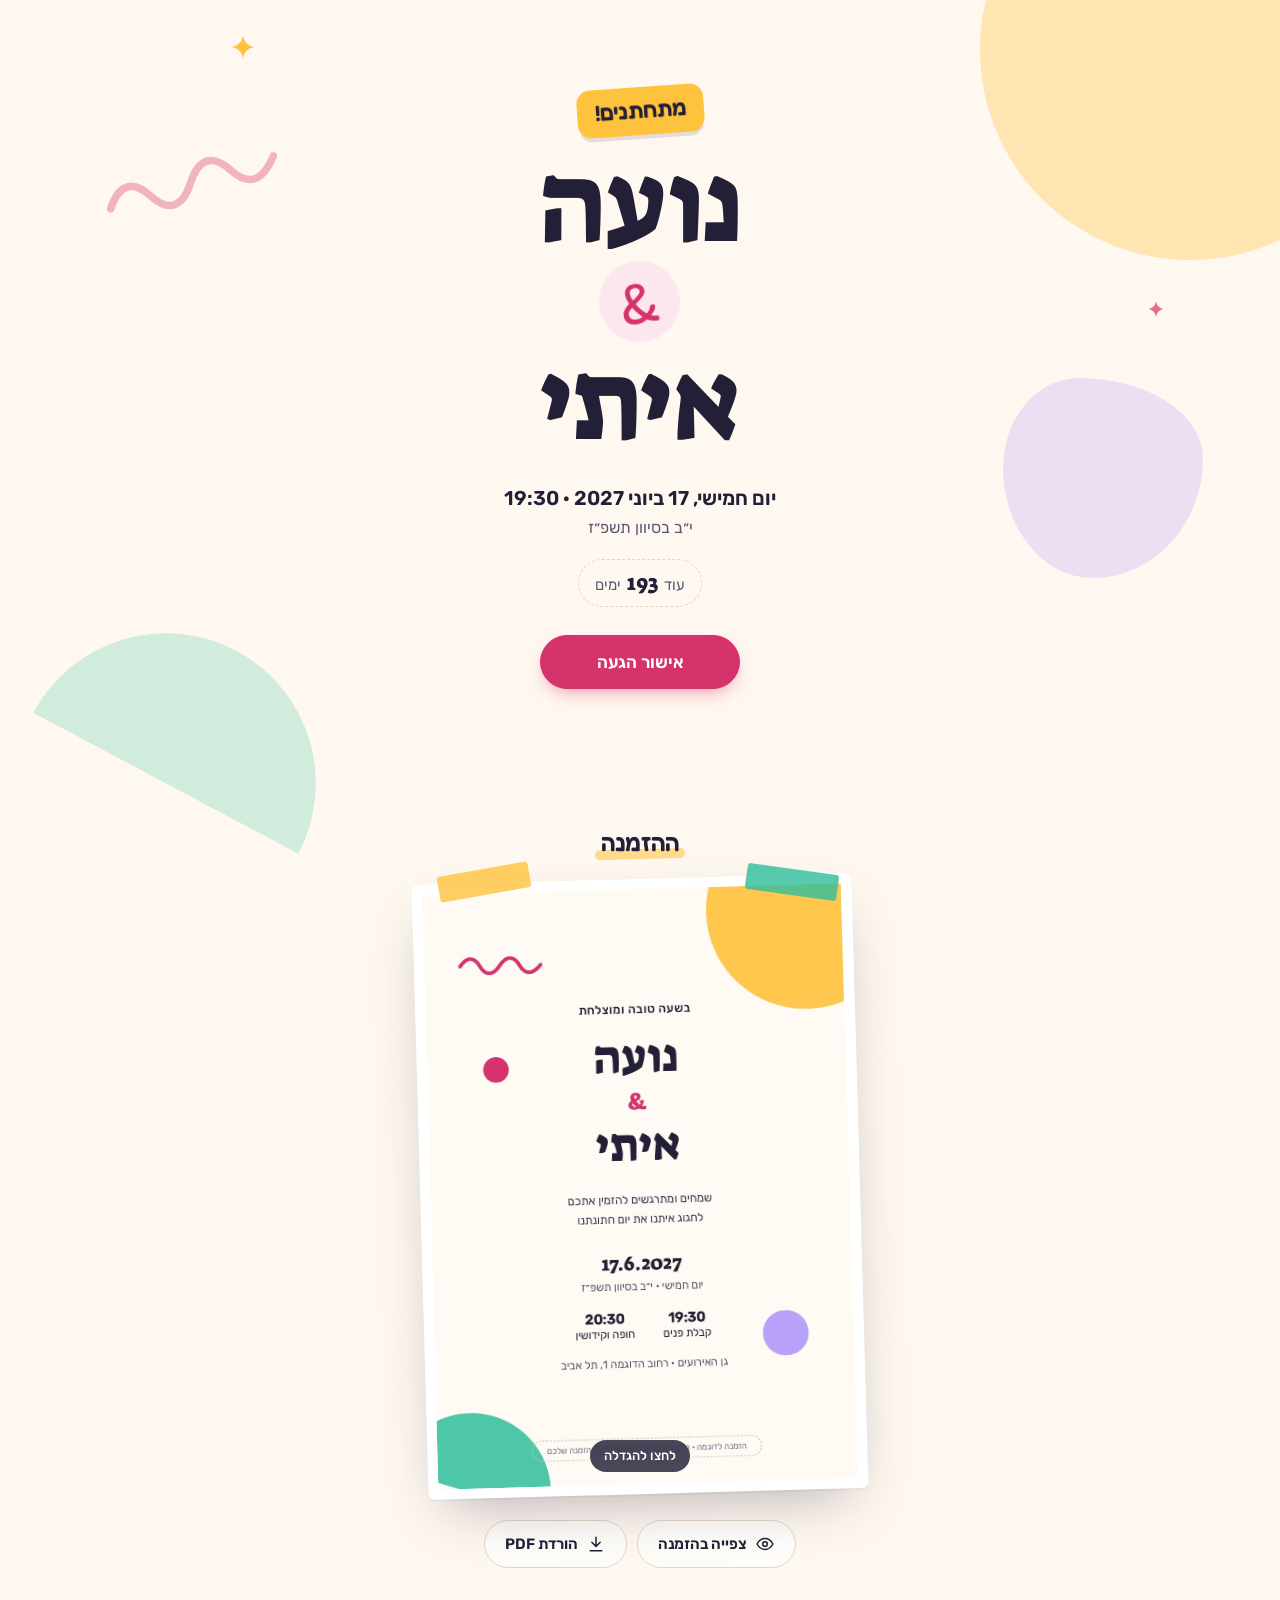
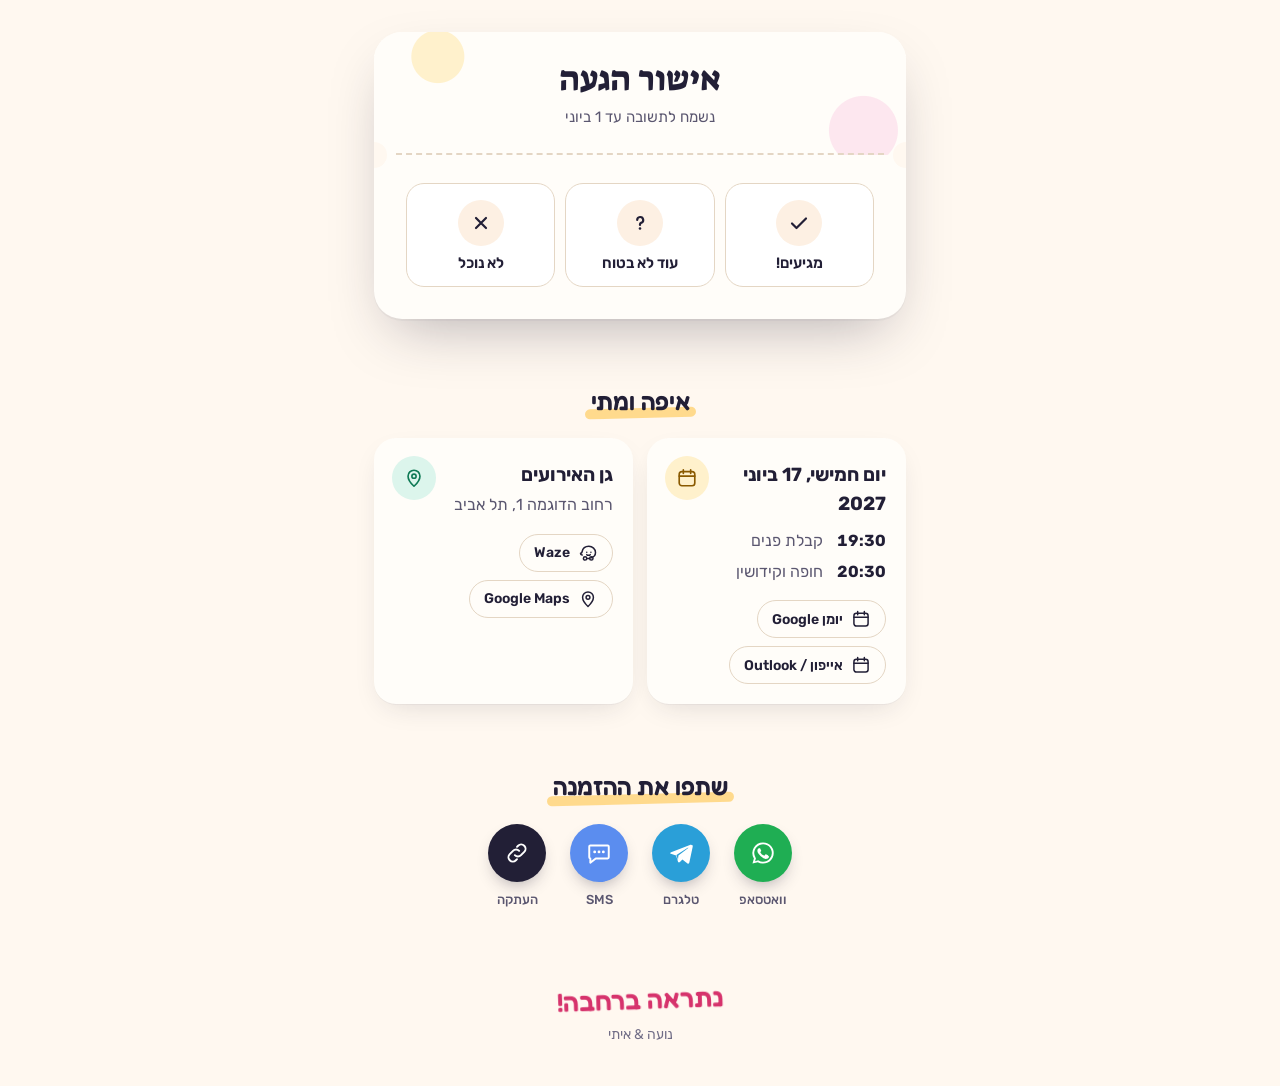
==== wedding/index.html @ afae7425 "Add wedding invitation site with RSVP and admin dashboard A static site in wedding/ that guests open" ====
<!doctype html>
<html lang="he" dir="rtl">
<head>
<meta charset="utf-8">
<meta name="viewport" content="width=device-width, initial-scale=1, viewport-fit=cover">
<!-- meta:start (generated by tools/build.mjs from config.js) -->
<title>נועה &amp; איתי מתחתנים!</title>
<meta name="description" content="יום חמישי, 17 ביוני 2027 · גן האירועים. לחצו לצפייה בהזמנה ולאישור הגעה">
<meta property="og:type" content="website">
<meta property="og:locale" content="he_IL">
<meta property="og:title" content="נועה &amp; איתי מתחתנים!">
<meta property="og:description" content="יום חמישי, 17 ביוני 2027 · גן האירועים. לחצו לצפייה בהזמנה ולאישור הגעה">
<meta property="og:url" content="https://tuvyanoam-code.github.io/---/">
<meta property="og:image" content="https://tuvyanoam-code.github.io/---/invitation/og.jpg?v=2db2b35276">
<meta property="og:image:width" content="1200">
<meta property="og:image:height" content="630">
<meta name="twitter:card" content="summary_large_image">
<!-- meta:end -->
<meta name="robots" content="noindex, nofollow">
<meta name="theme-color" content="#fff8f0">
<link rel="icon" href="favicon.svg" type="image/svg+xml">
<link rel="preconnect" href="https://fonts.googleapis.com">
<link rel="preconnect" href="https://fonts.gstatic.com" crossorigin>
<link rel="stylesheet" href="https://fonts.googleapis.com/css2?family=Fredoka:wght@500;600&family=Rubik:wght@400;500;600;700&family=Suez+One&display=swap">
<link rel="stylesheet" href="css/base.css">
<link rel="stylesheet" href="css/guest.css">
<script src="config.js"></script>
<script src="invitation/pages.js" onerror="window.INVITATION_PAGES=null"></script>
<script src="js/util.js" defer></script>
<script src="js/api.js" defer></script>
<script src="js/guest.js" defer></script>
</head>
<body>

<div class="bg-shapes" aria-hidden="true">
  <span class="shape s-sun"></span>
  <span class="shape s-mint"></span>
  <span class="shape s-lilac"></span>
  <svg class="shape s-squiggle" viewBox="0 0 120 30"><path d="M3 15c10-14 20-14 28 0s18 14 28 0 20-14 28 0 18 14 30 0" fill="none" stroke="currentColor" stroke-width="5" stroke-linecap="round"/></svg>
  <svg class="shape s-star" viewBox="0 0 40 40"><path d="M20 2c1.6 10.4 7.6 16.4 18 18-10.4 1.6-16.4 7.6-18 18-1.6-10.4-7.6-16.4-18-18C12.4 18.4 18.4 12.4 20 2Z" fill="currentColor"/></svg>
  <svg class="shape s-star2" viewBox="0 0 40 40"><path d="M20 2c1.6 10.4 7.6 16.4 18 18-10.4 1.6-16.4 7.6-18 18-1.6-10.4-7.6-16.4-18-18C12.4 18.4 18.4 12.4 20 2Z" fill="currentColor"/></svg>
</div>

<main class="page">

  <header class="hero">
    <p class="greeting" id="greeting" hidden></p>
    <p class="sticker">מתחתנים!</p>
    <h1 class="names" id="names">
      <span class="name" data-i="0"></span>
      <span class="amp" aria-label="ו">&amp;</span>
      <span class="name" data-i="1"></span>
    </h1>
    <div class="when">
      <p class="date" id="date"></p>
      <p class="hdate" id="hdate"></p>
    </div>
    <p class="countdown" id="countdown" hidden></p>
    <a class="hero-cta btn btn-primary" href="#rsvp" id="heroCta">אישור הגעה</a>
  </header>

  <section class="invite" aria-labelledby="inviteTitle">
    <h2 class="section-title" id="inviteTitle"><span>ההזמנה</span></h2>
    <button class="invite-card" id="inviteCard" type="button" aria-label="פתיחת ההזמנה במסך מלא">
      <span class="tape tape-a" aria-hidden="true"></span>
      <span class="tape tape-b" aria-hidden="true"></span>
      <span class="invite-frame">
        <img id="invitePreview" alt="ההזמנה לחתונה" decoding="async">
        <span class="invite-placeholder" id="invitePlaceholder">
          <span class="ph-mark"></span>
          <span>ההזמנה נטענת…</span>
        </span>
      </span>
      <span class="invite-hint" aria-hidden="true">לחצו להגדלה</span>
    </button>
    <div class="invite-actions">
      <button class="btn" type="button" id="openViewer"></button>
      <a class="btn" id="downloadPdf" download></a>
    </div>
  </section>

  <section class="rsvp" id="rsvp" aria-labelledby="rsvpTitle">
    <div class="rsvp-card">
      <div class="rsvp-head">
        <h2 id="rsvpTitle">אישור הגעה</h2>
        <p class="rsvp-sub" id="rsvpSub"></p>
      </div>

      <form id="rsvpForm" novalidate>
        <fieldset class="choices">
          <legend class="sr-only">האם תגיעו?</legend>
          <label class="choice c-yes">
            <input type="radio" name="status" value="yes">
            <span class="choice-ico"></span>
            <span class="choice-label">מגיעים!</span>
          </label>
          <label class="choice c-maybe">
            <input type="radio" name="status" value="maybe">
            <span class="choice-ico"></span>
            <span class="choice-label">עוד לא בטוח</span>
          </label>
          <label class="choice c-no">
            <input type="radio" name="status" value="no">
            <span class="choice-ico"></span>
            <span class="choice-label">לא נוכל</span>
          </label>
        </fieldset>

        <div class="rsvp-fields" id="rsvpFields">
          <label class="field">
            <span>שם מלא</span>
            <input class="input" name="name" id="name" autocomplete="name" placeholder="איך לרשום אתכם?" maxlength="80" required>
          </label>

          <div class="field" id="countField">
            <span id="countLabel">כמה תגיעו?</span>
            <div class="stepper" role="group" aria-labelledby="countLabel">
              <button type="button" class="step" data-step="1" aria-label="להוסיף אורח"></button>
              <output class="count" id="count" aria-live="polite">2</output>
              <button type="button" class="step" data-step="-1" aria-label="להוריד אורח"></button>
            </div>
            <p class="count-words" id="countWords"></p>
          </div>

          <label class="field" id="phoneField">
            <span>טלפון <em class="opt">(לא חובה)</em></span>
            <input class="input" name="phone" id="phone" type="tel" inputmode="tel" autocomplete="tel" placeholder="050-0000000" maxlength="30" dir="ltr">
          </label>

          <label class="field" id="noteField">
            <span>ברכה לזוג או הערה <em class="opt">(לא חובה)</em></span>
            <textarea class="input" name="note" id="note" maxlength="600" placeholder="מזל טוב! / טבעוני / מגיעים עם תינוק…"></textarea>
          </label>

          <button class="btn btn-primary btn-block submit" type="submit" id="submitBtn">שליחה</button>
          <p class="form-error" id="formError" role="alert" hidden></p>
        </div>
      </form>

      <div class="thanks" id="thanks" hidden tabindex="-1">
        <div class="thanks-badge" id="thanksBadge"></div>
        <h3 id="thanksTitle"></h3>
        <p id="thanksText"></p>
        <div class="thanks-actions">
          <button class="btn btn-sm" type="button" id="editRsvp"></button>
          <a class="btn btn-sm" id="thanksCalendar" target="_blank" rel="noopener"></a>
        </div>
      </div>
    </div>
  </section>

  <section class="details" aria-labelledby="detailsTitle">
    <h2 class="section-title" id="detailsTitle"><span>איפה ומתי</span></h2>
    <div class="detail-grid">
      <div class="detail-card">
        <div class="detail-ico ico-sun" aria-hidden="true"></div>
        <h3 id="dDate"></h3>
        <ul class="schedule" id="schedule"></ul>
        <div class="row-actions" id="calActions"></div>
      </div>
      <div class="detail-card">
        <div class="detail-ico ico-mint" aria-hidden="true"></div>
        <h3 id="dVenue"></h3>
        <p class="address" id="dAddress"></p>
        <div class="row-actions">
          <a class="btn btn-sm" id="waze" target="_blank" rel="noopener"></a>
          <a class="btn btn-sm" id="maps" target="_blank" rel="noopener"></a>
        </div>
      </div>
    </div>
  </section>

  <section class="share" aria-labelledby="shareTitle">
    <h2 class="section-title" id="shareTitle"><span>שתפו את ההזמנה</span></h2>
    <div class="share-row" id="shareRow"></div>
  </section>

  <footer class="footer">
    <p class="hand">נתראה ברחבה!</p>
    <p class="sign" id="sign"></p>
  </footer>
</main>

<a class="float-cta" id="floatCta" href="#rsvp" hidden>אישור הגעה</a>

<div class="viewer" id="viewer" role="dialog" aria-modal="true" aria-label="ההזמנה" hidden>
  <div class="viewer-bar">
    <button class="vbtn" type="button" id="vClose" aria-label="סגירה"></button>
    <span class="viewer-pages" id="vPages"></span>
    <div class="viewer-tools">
      <button class="vbtn" type="button" id="vZoomOut" aria-label="הקטנה"></button>
      <button class="vbtn" type="button" id="vZoomIn" aria-label="הגדלה"></button>
      <a class="vbtn" id="vDownload" aria-label="הורדת PDF" download></a>
      <button class="vbtn" type="button" id="vShare" aria-label="שיתוף"></button>
    </div>
  </div>
  <div class="viewer-scroll" id="vScroll">
    <div class="viewer-pages-wrap" id="vWrap"></div>
  </div>
</div>

<canvas class="confetti" id="confetti" aria-hidden="true"></canvas>
</body>
</html>
---- wedding/css/base.css ----
/* Tokens, reset and shared components for both pages. */
:root {
  color-scheme: light;
  --paper: #fff8f0;
  --paper-2: #fdf0e3;
  --card: #fffdf9;
  --ink: #221f36;
  --ink-2: #5b5770;
  --muted: #716d86;
  --line: #efe4d6;
  --line-2: #e4d6c4;

  --berry: #d6336c;        /* primary action, text-safe on white (4.6:1) */
  --berry-ink: #b0244f;
  --berry-soft: #fde7ef;
  --sun: #ffc23d;
  --sun-soft: #fff1cc;
  --mint: #2fbf9b;
  --mint-soft: #dcf5ec;
  --sky: #5b8def;
  --sky-soft: #e3ecfd;
  --lilac: #a78bfa;
  --lilac-soft: #efe9fe;

  --ok-ink: #0f7a55;
  --no-ink: #a3305d;
  --maybe-ink: #8a5a00;

  --radius: 22px;
  --radius-sm: 14px;
  --shadow: 0 1px 0 rgba(34, 31, 54, 0.04), 0 10px 30px -12px rgba(34, 31, 54, 0.18);
  --shadow-lg: 0 2px 0 rgba(34, 31, 54, 0.04), 0 24px 60px -20px rgba(34, 31, 54, 0.35);
  --focus: 0 0 0 3px #fff, 0 0 0 5px var(--berry);

  --font: 'Rubik', system-ui, -apple-system, 'Segoe UI', Arial, sans-serif;
  --font-display: 'Suez One', 'Rubik', serif;
  --font-hand: 'Fredoka', 'Rubik', sans-serif;
  --safe-b: env(safe-area-inset-bottom, 0px);
}

*,
*::before,
*::after {
  box-sizing: border-box;
}
html {
  -webkit-text-size-adjust: 100%;
  text-size-adjust: 100%;
}
body {
  margin: 0;
  background: var(--paper);
  color: var(--ink);
  font-family: var(--font);
  font-size: 16px;
  line-height: 1.55;
  -webkit-font-smoothing: antialiased;
  -webkit-tap-highlight-color: transparent;
}
img,
svg {
  display: block;
  max-width: 100%;
}
button,
input,
select,
textarea {
  font: inherit;
  color: inherit;
}
button {
  cursor: pointer;
}
a {
  color: inherit;
}
[hidden] {
  display: none !important;
}
:focus-visible {
  outline: none;
  box-shadow: var(--focus);
}
.sr-only {
  position: absolute;
  width: 1px;
  height: 1px;
  padding: 0;
  margin: -1px;
  overflow: hidden;
  clip: rect(0, 0, 0, 0);
  white-space: nowrap;
  border: 0;
}

/* ---------- buttons ---------- */
.btn {
  --bg: var(--card);
  --fg: var(--ink);
  --bd: var(--line-2);
  display: inline-flex;
  align-items: center;
  justify-content: center;
  gap: 8px;
  min-height: 48px;
  padding: 0 20px;
  border-radius: 999px;
  border: 1.5px solid var(--bd);
  background: var(--bg);
  color: var(--fg);
  font-weight: 600;
  font-size: 15px;
  text-decoration: none;
  white-space: nowrap;
  transition: transform 0.15s ease, background-color 0.2s ease, box-shadow 0.2s ease, border-color 0.2s ease;
  user-select: none;
}
.btn svg {
  width: 20px;
  height: 20px;
  flex: none;
}
.btn:hover {
  border-color: var(--ink-2);
}
.btn:active {
  transform: scale(0.97);
}
.btn[disabled] {
  opacity: 0.5;
  pointer-events: none;
}
.btn-primary {
  --bg: var(--berry);
  --fg: #fff;
  --bd: var(--berry);
  box-shadow: 0 8px 20px -8px rgba(214, 51, 108, 0.6);
}
.btn-primary:hover {
  --bg: var(--berry-ink);
  border-color: var(--berry-ink);
}
.btn-ink {
  --bg: var(--ink);
  --fg: #fff;
  --bd: var(--ink);
}
.btn-ghost {
  --bg: transparent;
  --bd: transparent;
}
.btn-ghost:hover {
  --bg: rgba(34, 31, 54, 0.06);
  border-color: transparent;
}
.btn-sm {
  min-height: 38px;
  padding: 0 14px;
  font-size: 14px;
}
.btn-icon {
  width: 44px;
  min-height: 44px;
  padding: 0;
}
.btn-icon.btn-sm {
  width: 38px;
}
.btn-block {
  width: 100%;
}

/* ---------- forms ---------- */
.field {
  display: grid;
  gap: 6px;
}
.field > span {
  font-size: 14px;
  font-weight: 500;
  color: var(--ink-2);
}
.field .opt {
  font-weight: 400;
  color: var(--muted);
}
.input {
  width: 100%;
  min-height: 50px;
  padding: 12px 16px;
  border-radius: var(--radius-sm);
  border: 1.5px solid var(--line-2);
  background: #fff;
  font-size: 16px; /* 16px keeps iOS from zooming on focus */
  transition: border-color 0.2s ease, box-shadow 0.2s ease;
}
.input::placeholder {
  color: #a8a3b6;
}
.input:focus {
  outline: none;
  border-color: var(--berry);
  box-shadow: 0 0 0 4px var(--berry-soft);
}
textarea.input {
  min-height: 92px;
  resize: vertical;
  line-height: 1.5;
}
.input.invalid {
  border-color: var(--berry);
  animation: shake 0.35s ease;
}
@keyframes shake {
  25% { transform: translateX(5px); }
  50% { transform: translateX(-5px); }
  75% { transform: translateX(3px); }
}

/* ---------- toast ---------- */
.toast {
  position: fixed;
  left: 50%;
  bottom: calc(24px + var(--safe-b));
  transform: translate(-50%, 20px);
  background: var(--ink);
  color: var(--paper);
  padding: 12px 20px;
  border-radius: 999px;
  font-size: 15px;
  font-weight: 500;
  box-shadow: var(--shadow-lg);
  opacity: 0;
  pointer-events: none;
  transition: opacity 0.25s ease, transform 0.25s ease;
  z-index: 100;
  max-width: calc(100vw - 32px);
  text-align: center;
}
.toast.show {
  opacity: 1;
  transform: translate(-50%, 0);
}

@media (prefers-reduced-motion: reduce) {
  *,
  *::before,
  *::after {
    animation-duration: 0.01ms !important;
    animation-iteration-count: 1 !important;
    transition-duration: 0.01ms !important;
    scroll-behavior: auto !important;
  }
}
---- wedding/css/guest.css ----
/* Guest invitation page */
html {
  scroll-behavior: smooth;
}
body {
  overflow-x: hidden;
}

/* ---------- floating background shapes ---------- */
.bg-shapes {
  position: fixed;
  inset: 0;
  overflow: hidden;
  pointer-events: none;
  z-index: 0;
}
.shape {
  position: absolute;
  animation: float 14s ease-in-out infinite;
}
.s-sun {
  width: 240px;
  height: 240px;
  border-radius: 50%;
  background: var(--sun);
  opacity: 0.35;
  top: -90px;
  right: -80px;
}
.s-mint {
  width: 180px;
  height: 90px;
  border-radius: 180px 180px 0 0;
  background: var(--mint);
  opacity: 0.22;
  bottom: 12%;
  left: -50px;
  transform: rotate(28deg);
  animation-delay: -4s;
}
.s-lilac {
  width: 120px;
  height: 120px;
  border-radius: 38% 62% 55% 45% / 45% 40% 60% 55%;
  background: var(--lilac);
  opacity: 0.22;
  top: 42%;
  right: -46px;
  animation-delay: -8s;
}
.s-squiggle {
  width: 110px;
  color: var(--berry);
  opacity: 0.35;
  top: 120px;
  left: -14px;
  transform: rotate(-18deg);
  animation-delay: -2s;
}
.s-star {
  width: 26px;
  color: var(--sun);
  top: 34px;
  left: 18%;
  animation: twinkle 3.2s ease-in-out infinite;
}
.s-star2 {
  width: 18px;
  color: var(--berry);
  opacity: 0.7;
  top: 300px;
  right: 9%;
  animation: twinkle 4s ease-in-out infinite -1.2s;
}
@keyframes float {
  0%, 100% { translate: 0 0; }
  50% { translate: 0 -14px; }
}
@keyframes twinkle {
  0%, 100% { transform: scale(1) rotate(0); opacity: 0.9; }
  50% { transform: scale(0.6) rotate(45deg); opacity: 0.5; }
}

.page {
  position: relative;
  z-index: 1;
  max-width: 580px;
  margin: 0 auto;
  padding: 0 16px calc(40px + var(--safe-b));
}

/* ---------- hero ---------- */
.hero {
  min-height: min(100svh, 760px);
  display: flex;
  flex-direction: column;
  align-items: center;
  justify-content: center;
  text-align: center;
  padding: 56px 0 40px;
}
.greeting {
  margin: 0 0 22px;
  padding: 8px 16px 8px 18px;
  background: var(--card);
  border-radius: 999px;
  box-shadow: var(--shadow);
  font-weight: 500;
  font-size: 15px;
  display: inline-flex;
  align-items: center;
  gap: 8px;
  animation: rise 0.7s ease both;
}
.greeting::before {
  content: '';
  width: 8px;
  height: 8px;
  border-radius: 50%;
  background: var(--berry);
  box-shadow: 0 0 0 4px var(--berry-soft);
}
.sticker {
  margin: 0 0 14px;
  font-family: var(--font-hand);
  font-weight: 600;
  font-size: 22px;
  padding: 6px 18px 8px;
  background: var(--sun);
  border-radius: 14px;
  transform: rotate(-4deg);
  box-shadow: 0 6px 0 -2px rgba(34, 31, 54, 0.12);
  animation: pop 0.8s cubic-bezier(0.2, 1.6, 0.4, 1) 0.15s both;
}
.names {
  margin: 0;
  font-family: var(--font-display);
  font-weight: 400;
  font-size: clamp(58px, 19vw, 112px);
  line-height: 0.98;
  letter-spacing: -0.01em;
  display: flex;
  flex-direction: column;
  align-items: center;
}
.names .name {
  display: block;
  animation: rise 0.8s cubic-bezier(0.2, 0.8, 0.2, 1) both;
}
.names .name[data-i='1'] {
  animation-delay: 0.25s;
}
.names .amp {
  font-family: var(--font-hand);
  font-size: 0.5em;
  line-height: 1;
  color: var(--berry);
  margin: 0.04em 0 0.08em;
  display: inline-grid;
  place-items: center;
  width: 1.45em;
  height: 1.45em;
  border-radius: 50%;
  background: var(--berry-soft);
  transform: rotate(-8deg);
  animation: pop 0.8s cubic-bezier(0.2, 1.6, 0.4, 1) 0.45s both;
}
.when {
  margin-top: 26px;
  animation: rise 0.8s ease 0.5s both;
}
.date {
  margin: 0;
  font-size: 20px;
  font-weight: 600;
}
.hdate {
  margin: 2px 0 0;
  color: var(--ink-2);
  font-size: 16px;
}
.countdown {
  margin: 18px 0 0;
  display: inline-flex;
  align-items: baseline;
  gap: 6px;
  padding: 6px 16px;
  border-radius: 999px;
  border: 1.5px dashed var(--line-2);
  color: var(--ink-2);
  font-size: 15px;
  animation: rise 0.8s ease 0.6s both;
}
.countdown b {
  font-family: var(--font-display);
  font-weight: 400;
  font-size: 22px;
  color: var(--ink);
}
.hero-cta {
  margin-top: 28px;
  min-width: 200px;
  min-height: 54px;
  font-size: 17px;
  animation: rise 0.8s ease 0.7s both;
}

@keyframes rise {
  from { opacity: 0; transform: translateY(18px); }
  to { opacity: 1; transform: none; }
}
@keyframes pop {
  from { opacity: 0; transform: scale(0.4) rotate(-20deg); }
}

/* ---------- section titles ---------- */
.section-title {
  margin: 0 0 18px;
  text-align: center;
  font-family: var(--font-hand);
  font-weight: 600;
  font-size: 24px;
}
.section-title span {
  position: relative;
  display: inline-block;
}
.section-title span::after {
  content: '';
  position: absolute;
  inset-inline: -6px;
  bottom: 2px;
  height: 10px;
  background: var(--sun);
  opacity: 0.55;
  border-radius: 6px;
  z-index: -1;
  transform: rotate(-1.5deg);
}

section {
  margin-top: 64px;
}

/* ---------- invitation preview ---------- */
.invite-card {
  position: relative;
  display: block;
  margin: 0 auto;
  padding: 0;
  border: 0;
  background: none;
  width: min(100%, 440px);
  border-radius: 6px;
}
.invite-frame {
  display: block;
  position: relative;
  padding: 10px;
  background: #fff;
  border-radius: 6px;
  box-shadow: var(--shadow-lg);
  transform: rotate(-1.6deg);
  transition: transform 0.35s cubic-bezier(0.2, 0.8, 0.2, 1);
}
.invite-card:hover .invite-frame,
.invite-card:focus-visible .invite-frame {
  transform: rotate(0) scale(1.015);
}
.invite-card:focus-visible {
  box-shadow: none;
}
.invite-card:focus-visible .invite-frame {
  box-shadow: var(--focus), var(--shadow-lg);
}
.invite-frame img {
  width: 100%;
  height: auto;
  border-radius: 2px;
  background: var(--paper-2);
}
.invite-placeholder {
  display: grid;
  place-items: center;
  gap: 10px;
  align-content: center;
  aspect-ratio: 1 / 1.414;
  background: var(--paper-2);
  color: var(--ink-2);
  font-size: 15px;
  border-radius: 2px;
}
.ph-mark {
  width: 46px;
  height: 46px;
  border-radius: 50%;
  border: 4px solid var(--line-2);
  border-top-color: var(--berry);
  animation: spin 0.9s linear infinite;
}
.invite-placeholder.failed .ph-mark {
  animation: none;
  border-color: var(--line-2);
}
@keyframes spin {
  to { transform: rotate(360deg); }
}
.tape {
  position: absolute;
  z-index: 2;
  width: 92px;
  height: 26px;
  top: -10px;
  opacity: 0.8;
  border-radius: 3px;
}
.tape-a {
  right: 22px;
  background: var(--mint);
  transform: rotate(8deg);
}
.tape-b {
  left: 18px;
  background: var(--sun);
  transform: rotate(-10deg);
}
.invite-hint {
  position: absolute;
  bottom: 22px;
  left: 50%;
  transform: translateX(-50%);
  z-index: 2;
  background: rgba(34, 31, 54, 0.82);
  color: #fff;
  font-size: 13px;
  font-weight: 500;
  padding: 6px 14px;
  border-radius: 999px;
  pointer-events: none;
  backdrop-filter: blur(4px);
}
.invite-actions {
  display: flex;
  justify-content: center;
  gap: 10px;
  margin-top: 26px;
  flex-wrap: wrap;
}

/* ---------- RSVP ---------- */
.rsvp {
  scroll-margin-top: 16px;
}
.rsvp-card {
  position: relative;
  background: var(--card);
  border-radius: 28px;
  box-shadow: var(--shadow-lg);
  overflow: hidden;
}
.rsvp-head {
  position: relative;
  padding: 28px 24px 26px;
  text-align: center;
  background:
    radial-gradient(circle at 12% 20%, var(--sun-soft) 0 26px, transparent 27px),
    radial-gradient(circle at 92% 80%, var(--berry-soft) 0 34px, transparent 35px),
    var(--card);
}
.rsvp-head h2 {
  margin: 0;
  font-family: var(--font-display);
  font-weight: 400;
  font-size: 34px;
  line-height: 1.1;
}
.rsvp-sub {
  margin: 8px 0 0;
  color: var(--ink-2);
  font-size: 15px;
}
/* ticket perforation */
.rsvp-head::after {
  content: '';
  position: absolute;
  left: 22px;
  right: 22px;
  bottom: 0;
  border-bottom: 2px dashed var(--line-2);
}
.rsvp-card::before,
.rsvp-card::after {
  content: '';
  position: absolute;
  top: var(--notch, 128px);
  width: 26px;
  height: 26px;
  border-radius: 50%;
  background: var(--paper);
  z-index: 1;
}
.rsvp-card::before {
  left: -13px;
}
.rsvp-card::after {
  right: -13px;
}

#rsvpForm {
  padding: 24px 20px 26px;
}
.choices {
  border: 0;
  margin: 0;
  padding: 0;
  display: grid;
  grid-template-columns: repeat(3, 1fr);
  gap: 10px;
}
.choice {
  position: relative;
  display: grid;
  justify-items: center;
  gap: 8px;
  padding: 16px 6px 14px;
  border-radius: 18px;
  border: 1.5px solid var(--line-2);
  background: #fff;
  cursor: pointer;
  text-align: center;
  transition: transform 0.15s ease, background-color 0.2s ease, border-color 0.2s ease;
  user-select: none;
}
.choice:active {
  transform: scale(0.96);
}
.choice input {
  position: absolute;
  opacity: 0;
  pointer-events: none;
}
.choice:has(input:focus-visible) {
  box-shadow: var(--focus);
}
.choice-ico {
  width: 46px;
  height: 46px;
  border-radius: 50%;
  display: grid;
  place-items: center;
  background: var(--paper-2);
  transition: transform 0.3s cubic-bezier(0.2, 1.6, 0.4, 1), background-color 0.2s ease;
}
.choice-ico svg {
  width: 24px;
  height: 24px;
  stroke-width: 2.2;
}
.choice-label {
  font-weight: 600;
  font-size: 15px;
  line-height: 1.2;
}
.c-yes:has(input:checked) {
  background: var(--mint-soft);
  border-color: var(--mint);
}
.c-yes:has(input:checked) .choice-ico {
  background: var(--mint);
  color: #fff;
  transform: scale(1.12) rotate(-8deg);
}
.c-maybe:has(input:checked) {
  background: var(--sun-soft);
  border-color: var(--sun);
}
.c-maybe:has(input:checked) .choice-ico {
  background: var(--sun);
  transform: scale(1.12) rotate(8deg);
}
.c-no:has(input:checked) {
  background: var(--lilac-soft);
  border-color: var(--lilac);
}
.c-no:has(input:checked) .choice-ico {
  background: var(--lilac);
  color: #fff;
  transform: scale(1.12);
}

.rsvp-fields {
  display: grid;
  gap: 18px;
  margin-top: 22px;
}
.rsvp-fields.collapsed {
  display: none;
}

.stepper {
  display: flex;
  align-items: center;
  justify-content: space-between;
  gap: 12px;
  padding: 8px;
  border-radius: 999px;
  background: var(--paper);
  border: 1.5px solid var(--line);
}
.step {
  width: 54px;
  height: 54px;
  border-radius: 50%;
  border: 0;
  background: #fff;
  box-shadow: 0 2px 6px -2px rgba(34, 31, 54, 0.25);
  display: grid;
  place-items: center;
  transition: transform 0.12s ease, background-color 0.2s ease;
}
.step svg {
  width: 22px;
  height: 22px;
  stroke-width: 2.4;
}
.step:active {
  transform: scale(0.9);
}
.step[data-step='1'] {
  background: var(--ink);
  color: #fff;
}
.step:disabled {
  opacity: 0.35;
  cursor: default;
}
.count {
  font-family: var(--font-display);
  font-size: 42px;
  line-height: 1;
  min-width: 2ch;
  text-align: center;
}
.count.bump {
  animation: bump 0.3s cubic-bezier(0.2, 1.6, 0.4, 1);
}
@keyframes bump {
  40% { transform: scale(1.25); }
}
.count-words {
  margin: 2px 0 0;
  text-align: center;
  font-family: var(--font-hand);
  color: var(--ink-2);
  font-size: 15px;
  min-height: 1.5em;
}
.submit {
  min-height: 56px;
  font-size: 17px;
  margin-top: 4px;
}
.submit.loading {
  pointer-events: none;
  opacity: 0.8;
}
.submit.loading::after {
  content: '';
  width: 18px;
  height: 18px;
  border-radius: 50%;
  border: 2.5px solid rgba(255, 255, 255, 0.4);
  border-top-color: #fff;
  animation: spin 0.8s linear infinite;
}
.form-error {
  margin: 0;
  color: var(--berry-ink);
  font-size: 14px;
  text-align: center;
}

.thanks {
  padding: 30px 22px 30px;
  text-align: center;
  outline: none;
}
.thanks-badge {
  width: 84px;
  height: 84px;
  margin: 0 auto 14px;
  border-radius: 50%;
  display: grid;
  place-items: center;
  background: var(--mint);
  color: #fff;
  animation: pop 0.7s cubic-bezier(0.2, 1.6, 0.4, 1) both;
}
.thanks-badge svg {
  width: 40px;
  height: 40px;
  stroke-width: 2.4;
}
.thanks-badge.b-maybe {
  background: var(--sun);
  color: var(--ink);
}
.thanks-badge.b-no {
  background: var(--lilac);
}
.thanks h3 {
  margin: 0;
  font-family: var(--font-display);
  font-weight: 400;
  font-size: 30px;
  line-height: 1.15;
}
.thanks p {
  margin: 8px 0 0;
  color: var(--ink-2);
}
.thanks-actions {
  display: flex;
  justify-content: center;
  gap: 8px;
  flex-wrap: wrap;
  margin-top: 20px;
}

/* ---------- details ---------- */
.detail-grid {
  display: grid;
  gap: 14px;
}
.detail-card {
  background: var(--card);
  border-radius: var(--radius);
  padding: 22px 20px 20px;
  box-shadow: var(--shadow);
  position: relative;
}
.detail-ico {
  position: absolute;
  top: 18px;
  left: 18px;
  width: 44px;
  height: 44px;
  border-radius: 50%;
  display: grid;
  place-items: center;
}
.detail-ico svg {
  width: 22px;
  height: 22px;
}
.ico-sun {
  background: var(--sun-soft);
  color: var(--maybe-ink);
}
.ico-mint {
  background: var(--mint-soft);
  color: var(--ok-ink);
}
.detail-card h3 {
  margin: 0 0 4px;
  font-size: 19px;
  font-weight: 700;
  padding-left: 56px;
}
.address {
  margin: 0;
  color: var(--ink-2);
  padding-left: 56px;
}
.schedule {
  list-style: none;
  margin: 10px 0 0;
  padding: 0;
  display: grid;
  gap: 6px;
}
.schedule li {
  display: flex;
  align-items: baseline;
  gap: 12px;
}
.schedule time {
  font-weight: 700;
  font-variant-numeric: tabular-nums;
  min-width: 3.2em;
}
.schedule span {
  color: var(--ink-2);
}
.row-actions {
  display: flex;
  flex-wrap: wrap;
  gap: 8px;
  margin-top: 16px;
}

/* ---------- share ---------- */
.share-row {
  display: flex;
  justify-content: center;
  gap: 18px;
  flex-wrap: wrap;
}
.share-btn {
  display: grid;
  justify-items: center;
  gap: 8px;
  border: 0;
  background: none;
  padding: 0;
  text-decoration: none;
  font-size: 13px;
  font-weight: 500;
  color: var(--ink-2);
  min-width: 64px;
}
.share-btn .disc {
  width: 58px;
  height: 58px;
  border-radius: 50%;
  display: grid;
  place-items: center;
  color: #fff;
  transition: transform 0.2s cubic-bezier(0.2, 1.6, 0.4, 1);
  box-shadow: 0 8px 18px -8px rgba(34, 31, 54, 0.45);
}
.share-btn:hover .disc,
.share-btn:focus-visible .disc {
  transform: translateY(-3px) rotate(-6deg);
}
.share-btn:focus-visible {
  box-shadow: none;
}
.share-btn:focus-visible .disc {
  box-shadow: var(--focus);
}
.share-btn .disc svg {
  width: 26px;
  height: 26px;
}
.d-wa { background: #1fae53; }
.d-tg { background: #2a9fd8; }
.d-sms { background: var(--sky); }
.d-copy { background: var(--ink); }
.d-more { background: var(--berry); }

/* ---------- footer ---------- */
.footer {
  margin-top: 70px;
  text-align: center;
}
.footer .hand {
  margin: 0;
  font-family: var(--font-hand);
  font-weight: 600;
  font-size: 26px;
  color: var(--berry);
  transform: rotate(-2deg);
}
.footer .sign {
  margin: 4px 0 0;
  color: var(--muted);
  font-size: 14px;
}

/* ---------- floating CTA ---------- */
.float-cta {
  position: fixed;
  z-index: 20;
  left: 50%;
  bottom: calc(18px + var(--safe-b));
  transform: translate(-50%, 0);
  display: inline-flex;
  align-items: center;
  gap: 8px;
  padding: 0 26px;
  min-height: 52px;
  border-radius: 999px;
  background: var(--berry);
  color: #fff;
  font-weight: 600;
  text-decoration: none;
  box-shadow: 0 12px 30px -10px rgba(214, 51, 108, 0.75);
  transition: opacity 0.25s ease, transform 0.25s ease;
}
.float-cta.away {
  opacity: 0;
  transform: translate(-50%, 30px);
  pointer-events: none;
}

/* ---------- viewer ---------- */
.viewer {
  position: fixed;
  inset: 0;
  z-index: 50;
  background: #16141f;
  display: flex;
  flex-direction: column;
  animation: fadein 0.2s ease;
}
@keyframes fadein {
  from { opacity: 0; }
}
.viewer-bar {
  display: flex;
  align-items: center;
  justify-content: space-between;
  gap: 8px;
  padding: calc(10px + env(safe-area-inset-top, 0px)) 12px 10px;
  color: #fff;
}
.viewer-tools {
  display: flex;
  gap: 6px;
}
.vbtn {
  width: 44px;
  height: 44px;
  border-radius: 50%;
  border: 0;
  background: rgba(255, 255, 255, 0.12);
  color: #fff;
  display: grid;
  place-items: center;
  text-decoration: none;
}
.vbtn:hover {
  background: rgba(255, 255, 255, 0.22);
}
.vbtn svg {
  width: 22px;
  height: 22px;
}
.vbtn:disabled {
  opacity: 0.35;
}
.viewer-pages {
  font-size: 14px;
  opacity: 0.8;
  font-variant-numeric: tabular-nums;
}
.viewer-scroll {
  flex: 1;
  overflow: auto;
  overscroll-behavior: contain;
  -webkit-overflow-scrolling: touch;
  direction: ltr;
}
.viewer-pages-wrap {
  --zoom: 1;
  width: calc(min(100vw - 24px, 900px) * var(--zoom));
  margin: 0 auto;
  padding: 4px 12px calc(28px + var(--safe-b));
  display: grid;
  gap: 14px;
  box-sizing: content-box;
}
.viewer-pages-wrap img {
  width: 100%;
  height: auto;
  border-radius: 4px;
  background: #fff;
  box-shadow: 0 20px 50px -20px rgba(0, 0, 0, 0.6);
}
.viewer-frame {
  width: 100%;
  height: calc(100svh - 90px);
  border: 0;
  border-radius: 4px;
  background: #fff;
}

/* ---------- confetti ---------- */
.confetti {
  position: fixed;
  inset: 0;
  width: 100%;
  height: 100%;
  pointer-events: none;
  z-index: 60;
}

/* ---------- larger screens ---------- */
@media (min-width: 720px) {
  .page {
    padding-inline: 24px;
  }
  .detail-grid {
    grid-template-columns: 1fr 1fr;
  }
  #rsvpForm {
    padding: 28px 32px 32px;
  }
  .s-sun {
    width: 420px;
    height: 420px;
    top: -160px;
    right: -120px;
  }
  .s-mint {
    width: 300px;
    height: 150px;
    left: 4%;
  }
  .s-lilac {
    width: 200px;
    height: 200px;
    right: 6%;
  }
  .s-squiggle {
    width: 180px;
    left: 8%;
    top: 160px;
  }
  .float-cta {
    display: none;
  }
}

@media print {
  .bg-shapes,
  .float-cta,
  .share,
  .viewer,
  .confetti {
    display: none !important;
  }
}
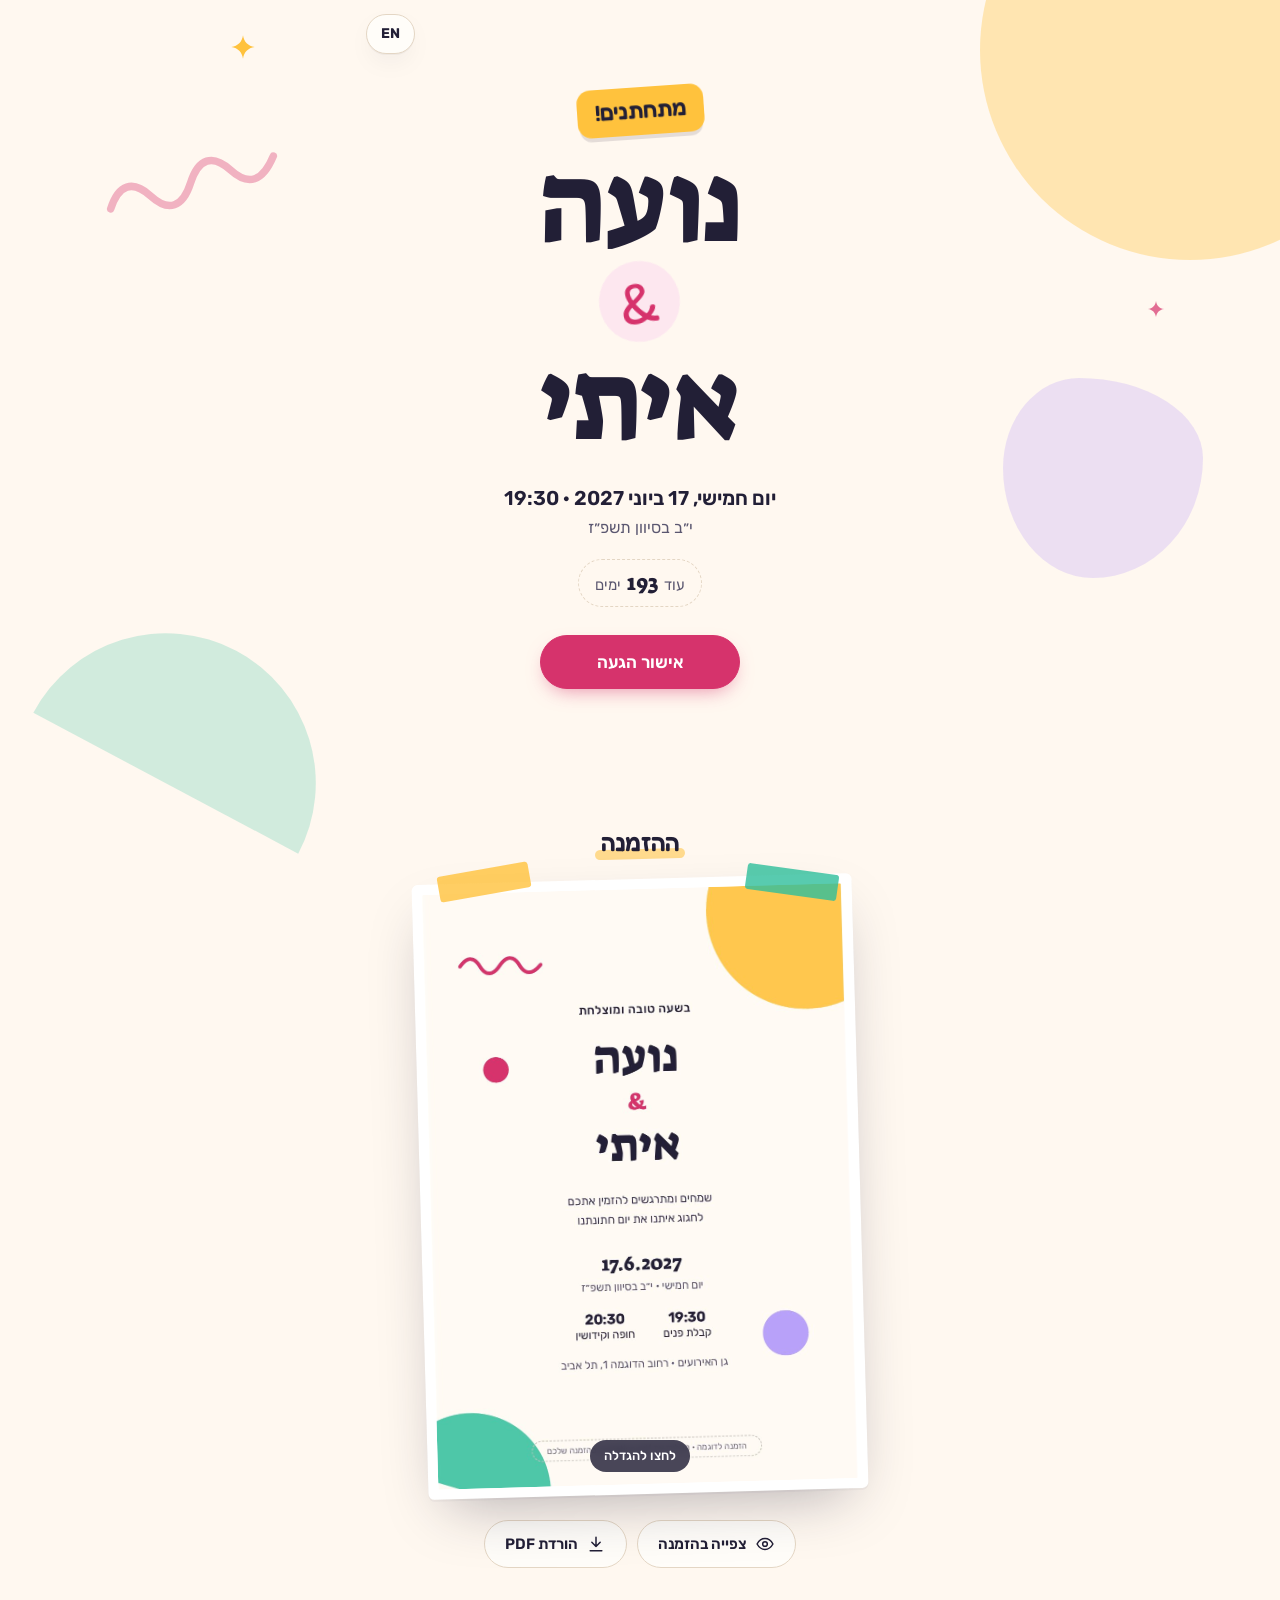
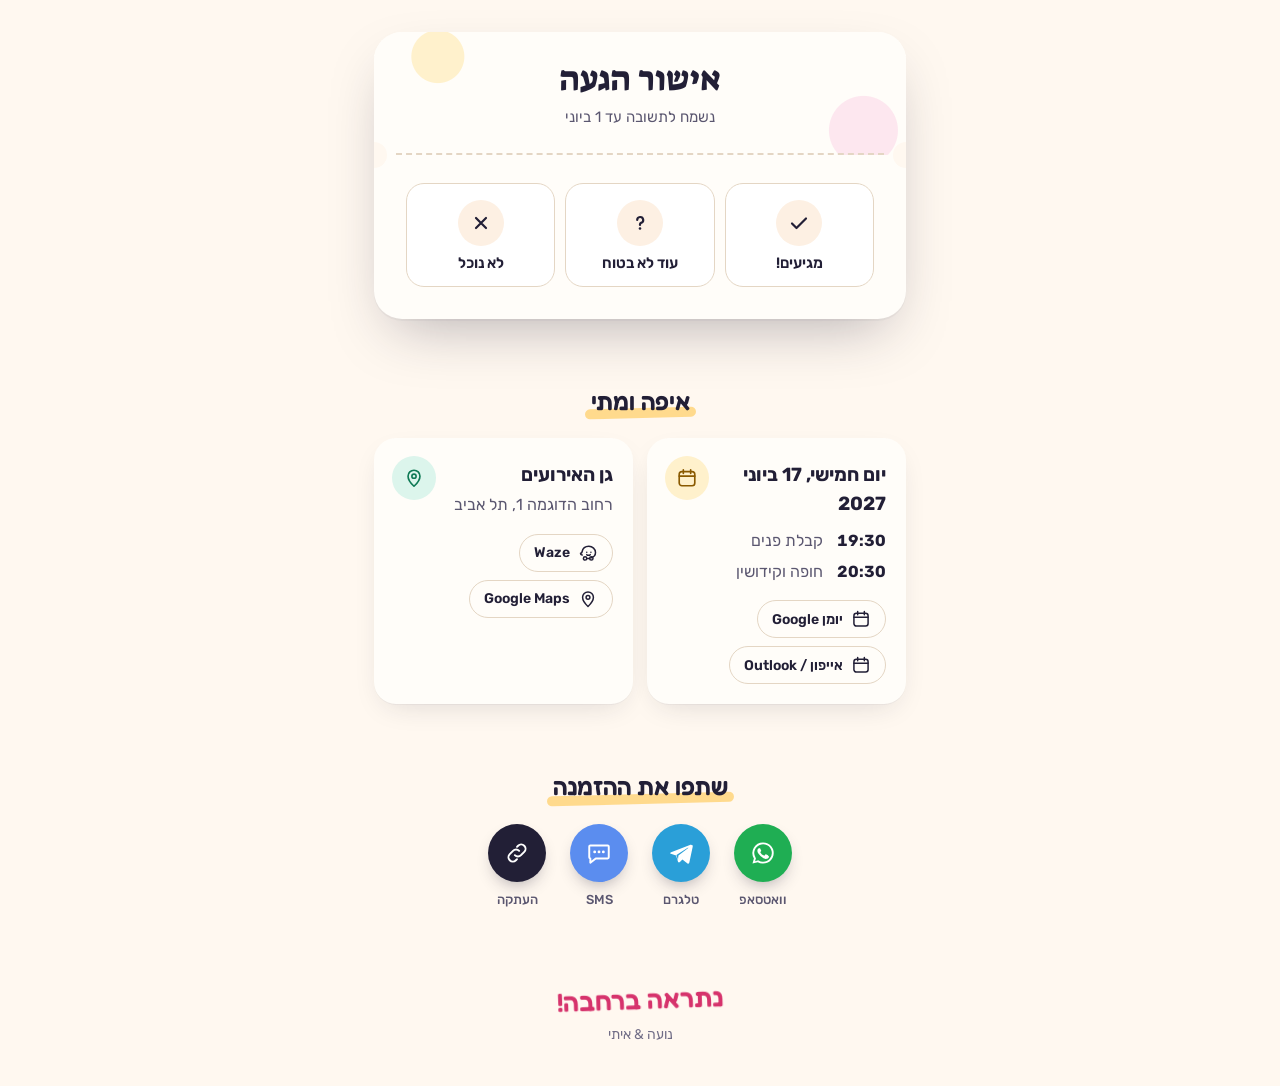
==== commit 23d9b685: "Make the wedding site and dashboard bilingual (Hebrew and English) Both the guest page and the admin" ====
--- a/wedding/index.html
+++ b/wedding/index.html
@@ -15,6 +15,8 @@
 <meta property="og:image:width" content="1200">
 <meta property="og:image:height" content="630">
 <meta name="twitter:card" content="summary_large_image">
+<link rel="alternate" hreflang="he" href="https://tuvyanoam-code.github.io/---/">
+<link rel="alternate" hreflang="en" href="https://tuvyanoam-code.github.io/---/en.html">
 <!-- meta:end -->
 <meta name="robots" content="noindex, nofollow">
 <meta name="theme-color" content="#fff8f0">
@@ -25,7 +27,21 @@
 <link rel="stylesheet" href="css/base.css">
 <link rel="stylesheet" href="css/guest.css">
 <script src="config.js"></script>
+<script>
+  /* Pick the language before anything paints: ?lang= → saved choice → this page's language → config default. */
+  (function () {
+    var d = document.documentElement, l = '';
+    try { l = new URLSearchParams(location.search).get('lang') || ''; } catch (e) {}
+    if (l !== 'he' && l !== 'en') { try { l = JSON.parse(localStorage.getItem('wedding-lang')) || ''; } catch (e) {} }
+    if (l !== 'he' && l !== 'en') l = d.getAttribute('data-page-lang') || (window.WEDDING && window.WEDDING.defaultLang) || 'he';
+    d.lang = l;
+    d.dir = l === 'en' ? 'ltr' : 'rtl';
+    d.classList.add('i18n-pending');
+    setTimeout(function () { d.classList.remove('i18n-pending'); }, 3000);
+  })();
+</script>
 <script src="invitation/pages.js" onerror="window.INVITATION_PAGES=null"></script>
+<script src="js/i18n.js" defer></script>
 <script src="js/util.js" defer></script>
 <script src="js/api.js" defer></script>
 <script src="js/guest.js" defer></script>
@@ -43,12 +59,14 @@
 
 <main class="page">
 
+  <button class="lang-toggle" type="button" data-lang-toggle></button>
+
   <header class="hero">
     <p class="greeting" id="greeting" hidden></p>
-    <p class="sticker">מתחתנים!</p>
+    <p class="sticker" data-i18n="g.sticker"></p>
     <h1 class="names" id="names">
       <span class="name" data-i="0"></span>
-      <span class="amp" aria-label="ו">&amp;</span>
+      <span class="amp" data-i18n-aria="g.and">&amp;</span>
       <span class="name" data-i="1"></span>
     </h1>
     <div class="when">
@@ -56,22 +74,22 @@
       <p class="hdate" id="hdate"></p>
     </div>
     <p class="countdown" id="countdown" hidden></p>
-    <a class="hero-cta btn btn-primary" href="#rsvp" id="heroCta">אישור הגעה</a>
+    <a class="hero-cta btn btn-primary" href="#rsvp" id="heroCta" data-i18n="g.cta"></a>
   </header>
 
   <section class="invite" aria-labelledby="inviteTitle">
-    <h2 class="section-title" id="inviteTitle"><span>ההזמנה</span></h2>
-    <button class="invite-card" id="inviteCard" type="button" aria-label="פתיחת ההזמנה במסך מלא">
+    <h2 class="section-title" id="inviteTitle"><span data-i18n="g.inviteTitle"></span></h2>
+    <button class="invite-card" id="inviteCard" type="button" data-i18n-aria="g.openFull">
       <span class="tape tape-a" aria-hidden="true"></span>
       <span class="tape tape-b" aria-hidden="true"></span>
       <span class="invite-frame">
-        <img id="invitePreview" alt="ההזמנה לחתונה" decoding="async">
+        <img id="invitePreview" decoding="async">
         <span class="invite-placeholder" id="invitePlaceholder">
           <span class="ph-mark"></span>
-          <span>ההזמנה נטענת…</span>
+          <span data-i18n="g.loading"></span>
         </span>
       </span>
-      <span class="invite-hint" aria-hidden="true">לחצו להגדלה</span>
+      <span class="invite-hint" aria-hidden="true" data-i18n="g.tapZoom"></span>
     </button>
     <div class="invite-actions">
       <button class="btn" type="button" id="openViewer"></button>
@@ -82,57 +100,57 @@
   <section class="rsvp" id="rsvp" aria-labelledby="rsvpTitle">
     <div class="rsvp-card">
       <div class="rsvp-head">
-        <h2 id="rsvpTitle">אישור הגעה</h2>
+        <h2 id="rsvpTitle" data-i18n="g.rsvpTitle"></h2>
         <p class="rsvp-sub" id="rsvpSub"></p>
       </div>
 
       <form id="rsvpForm" novalidate>
         <fieldset class="choices">
-          <legend class="sr-only">האם תגיעו?</legend>
+          <legend class="sr-only" data-i18n="g.question"></legend>
           <label class="choice c-yes">
             <input type="radio" name="status" value="yes">
             <span class="choice-ico"></span>
-            <span class="choice-label">מגיעים!</span>
+            <span class="choice-label" data-i18n="g.yes"></span>
           </label>
           <label class="choice c-maybe">
             <input type="radio" name="status" value="maybe">
             <span class="choice-ico"></span>
-            <span class="choice-label">עוד לא בטוח</span>
+            <span class="choice-label" data-i18n="g.maybe"></span>
           </label>
           <label class="choice c-no">
             <input type="radio" name="status" value="no">
             <span class="choice-ico"></span>
-            <span class="choice-label">לא נוכל</span>
+            <span class="choice-label" data-i18n="g.no"></span>
           </label>
         </fieldset>
 
         <div class="rsvp-fields" id="rsvpFields">
           <label class="field">
-            <span>שם מלא</span>
-            <input class="input" name="name" id="name" autocomplete="name" placeholder="איך לרשום אתכם?" maxlength="80" required>
+            <span data-i18n="g.name"></span>
+            <input class="input" name="name" id="name" autocomplete="name" data-i18n-ph="g.namePh" maxlength="80" required>
           </label>
 
           <div class="field" id="countField">
-            <span id="countLabel">כמה תגיעו?</span>
+            <span id="countLabel" data-i18n="g.howMany"></span>
             <div class="stepper" role="group" aria-labelledby="countLabel">
-              <button type="button" class="step" data-step="1" aria-label="להוסיף אורח"></button>
+              <button type="button" class="step" data-step="1" data-i18n-aria="g.addGuest"></button>
               <output class="count" id="count" aria-live="polite">2</output>
-              <button type="button" class="step" data-step="-1" aria-label="להוריד אורח"></button>
+              <button type="button" class="step" data-step="-1" data-i18n-aria="g.removeGuest"></button>
             </div>
             <p class="count-words" id="countWords"></p>
           </div>
 
           <label class="field" id="phoneField">
-            <span>טלפון <em class="opt">(לא חובה)</em></span>
+            <span><span data-i18n="g.phone"></span> <em class="opt" data-i18n="g.optional"></em></span>
             <input class="input" name="phone" id="phone" type="tel" inputmode="tel" autocomplete="tel" placeholder="050-0000000" maxlength="30" dir="ltr">
           </label>
 
           <label class="field" id="noteField">
-            <span>ברכה לזוג או הערה <em class="opt">(לא חובה)</em></span>
-            <textarea class="input" name="note" id="note" maxlength="600" placeholder="מזל טוב! / טבעוני / מגיעים עם תינוק…"></textarea>
-          </label>
-
-          <button class="btn btn-primary btn-block submit" type="submit" id="submitBtn">שליחה</button>
+            <span><span data-i18n="g.note"></span> <em class="opt" data-i18n="g.optional"></em></span>
+            <textarea class="input" name="note" id="note" maxlength="600" data-i18n-ph="g.notePh"></textarea>
+          </label>
+
+          <button class="btn btn-primary btn-block submit" type="submit" id="submitBtn"></button>
           <p class="form-error" id="formError" role="alert" hidden></p>
         </div>
       </form>
@@ -150,7 +168,7 @@
   </section>
 
   <section class="details" aria-labelledby="detailsTitle">
-    <h2 class="section-title" id="detailsTitle"><span>איפה ומתי</span></h2>
+    <h2 class="section-title" id="detailsTitle"><span data-i18n="g.whereWhen"></span></h2>
     <div class="detail-grid">
       <div class="detail-card">
         <div class="detail-ico ico-sun" aria-hidden="true"></div>
@@ -171,27 +189,27 @@
   </section>
 
   <section class="share" aria-labelledby="shareTitle">
-    <h2 class="section-title" id="shareTitle"><span>שתפו את ההזמנה</span></h2>
+    <h2 class="section-title" id="shareTitle"><span data-i18n="g.shareTitle"></span></h2>
     <div class="share-row" id="shareRow"></div>
   </section>
 
   <footer class="footer">
-    <p class="hand">נתראה ברחבה!</p>
+    <p class="hand" data-i18n="g.seeYou"></p>
     <p class="sign" id="sign"></p>
   </footer>
 </main>
 
-<a class="float-cta" id="floatCta" href="#rsvp" hidden>אישור הגעה</a>
-
-<div class="viewer" id="viewer" role="dialog" aria-modal="true" aria-label="ההזמנה" hidden>
+<a class="float-cta" id="floatCta" href="#rsvp" hidden data-i18n="g.cta"></a>
+
+<div class="viewer" id="viewer" role="dialog" aria-modal="true" aria-labelledby="inviteTitle" hidden>
   <div class="viewer-bar">
-    <button class="vbtn" type="button" id="vClose" aria-label="סגירה"></button>
+    <button class="vbtn" type="button" id="vClose" data-i18n-aria="g.close"></button>
     <span class="viewer-pages" id="vPages"></span>
     <div class="viewer-tools">
-      <button class="vbtn" type="button" id="vZoomOut" aria-label="הקטנה"></button>
-      <button class="vbtn" type="button" id="vZoomIn" aria-label="הגדלה"></button>
-      <a class="vbtn" id="vDownload" aria-label="הורדת PDF" download></a>
-      <button class="vbtn" type="button" id="vShare" aria-label="שיתוף"></button>
+      <button class="vbtn" type="button" id="vZoomOut" data-i18n-aria="g.zoomOut"></button>
+      <button class="vbtn" type="button" id="vZoomIn" data-i18n-aria="g.zoomIn"></button>
+      <a class="vbtn" id="vDownload" data-i18n-aria="g.download" download></a>
+      <button class="vbtn" type="button" id="vShare" data-i18n-aria="g.share"></button>
     </div>
   </div>
   <div class="viewer-scroll" id="vScroll">
--- a/wedding/css/base.css
+++ b/wedding/css/base.css
@@ -77,6 +77,10 @@
 }
 [hidden] {
   display: none !important;
+}
+/* Hidden for the moment it takes to put the chosen language's texts in place. */
+html.i18n-pending body {
+  visibility: hidden;
 }
 :focus-visible {
   outline: none;
--- a/wedding/css/guest.css
+++ b/wedding/css/guest.css
@@ -87,6 +87,30 @@
   max-width: 580px;
   margin: 0 auto;
   padding: 0 16px calc(40px + var(--safe-b));
+}
+
+/* ---------- language switch ---------- */
+.lang-toggle {
+  position: absolute;
+  z-index: 5;
+  top: calc(14px + env(safe-area-inset-top, 0px));
+  inset-inline-end: 16px;
+  min-width: 48px;
+  min-height: 40px;
+  padding: 0 14px;
+  border-radius: 999px;
+  border: 1.5px solid var(--line-2);
+  background: var(--card);
+  font-weight: 700;
+  font-size: 14px;
+  box-shadow: var(--shadow);
+  transition: transform 0.15s ease, border-color 0.2s ease;
+}
+.lang-toggle:hover {
+  border-color: var(--ink-2);
+}
+.lang-toggle:active {
+  transform: scale(0.95);
 }
 
 /* ---------- hero ---------- */
@@ -534,6 +558,13 @@
   opacity: 0.35;
   cursor: default;
 }
+/* Left to right reads − 2 +, right to left reads + 2 − */
+[dir='ltr'] .step[data-step='-1'] {
+  order: -1;
+}
+[dir='ltr'] .step[data-step='1'] {
+  order: 1;
+}
 .count {
   font-family: var(--font-display);
   font-size: 42px;
@@ -642,7 +673,7 @@
 .detail-ico {
   position: absolute;
   top: 18px;
-  left: 18px;
+  inset-inline-end: 18px;
   width: 44px;
   height: 44px;
   border-radius: 50%;
@@ -665,12 +696,12 @@
   margin: 0 0 4px;
   font-size: 19px;
   font-weight: 700;
-  padding-left: 56px;
+  padding-inline-end: 56px;
 }
 .address {
   margin: 0;
   color: var(--ink-2);
-  padding-left: 56px;
+  padding-inline-end: 56px;
 }
 .schedule {
   list-style: none;
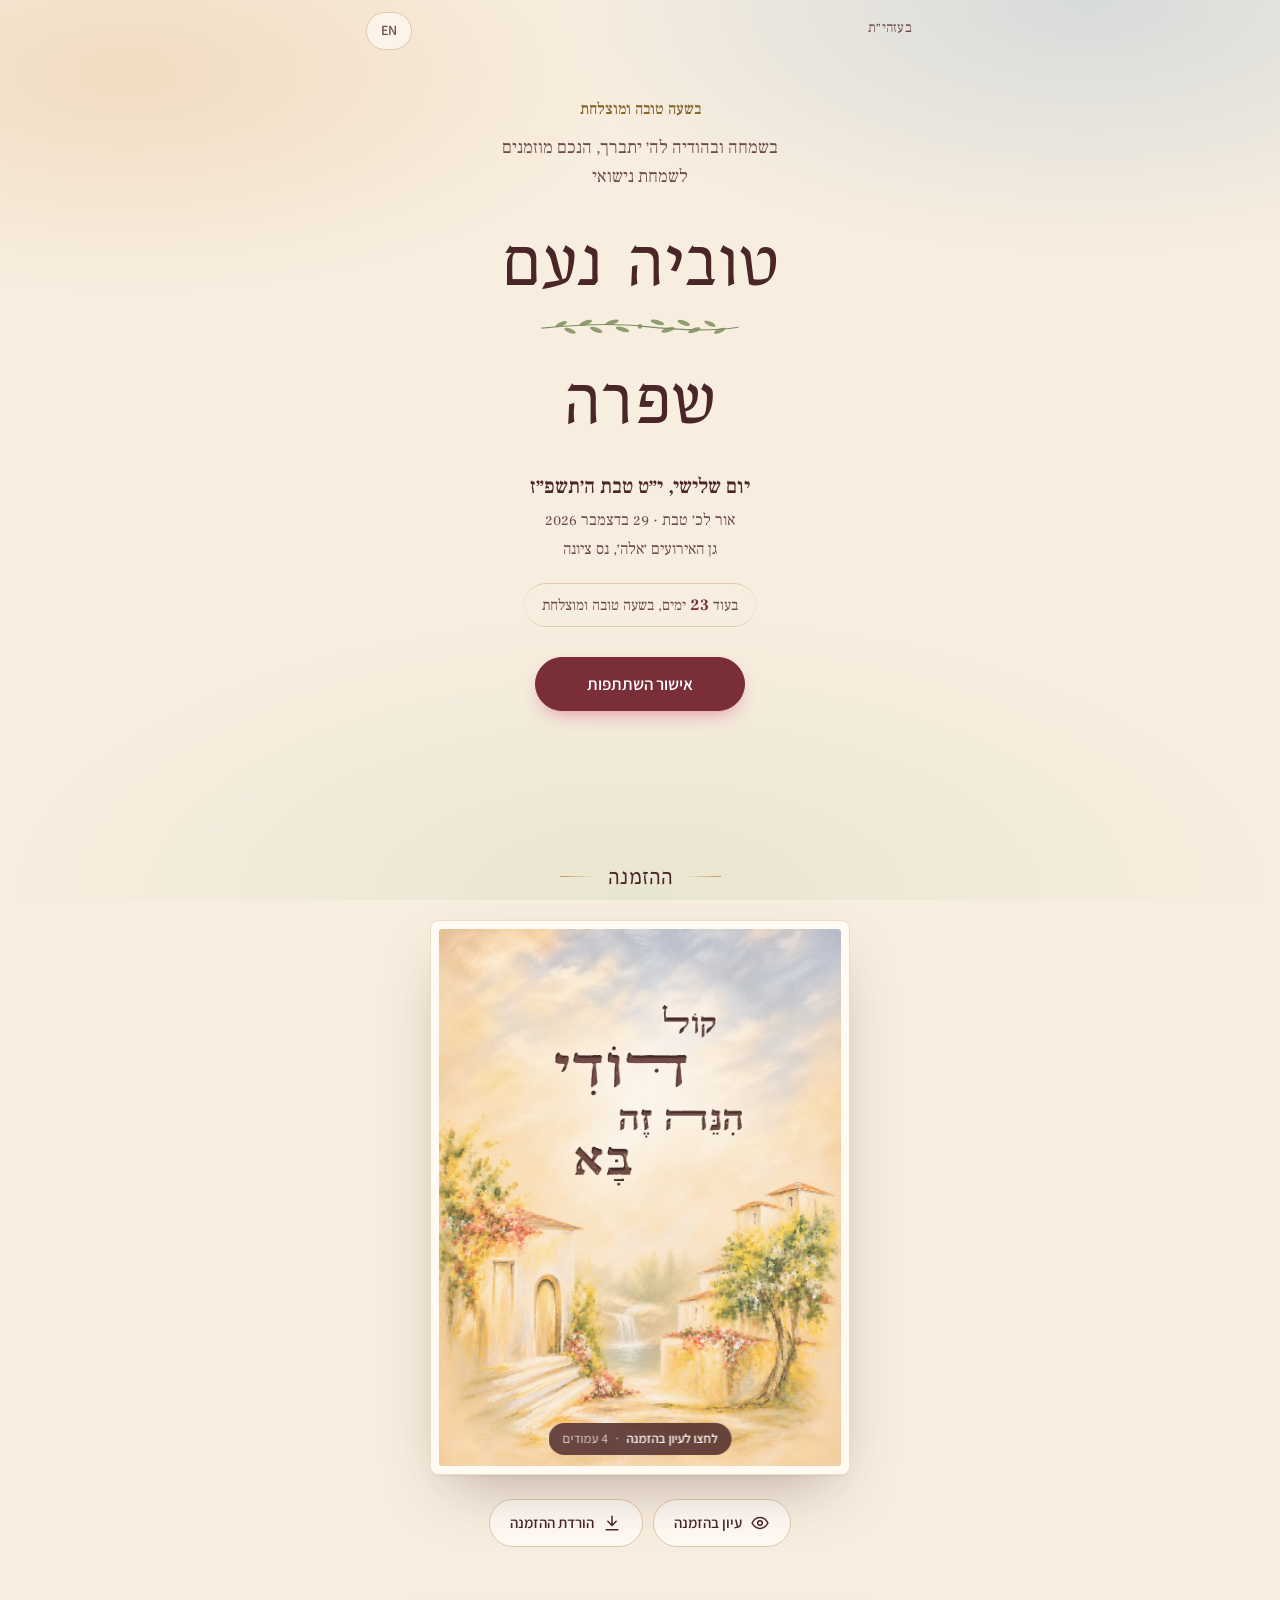
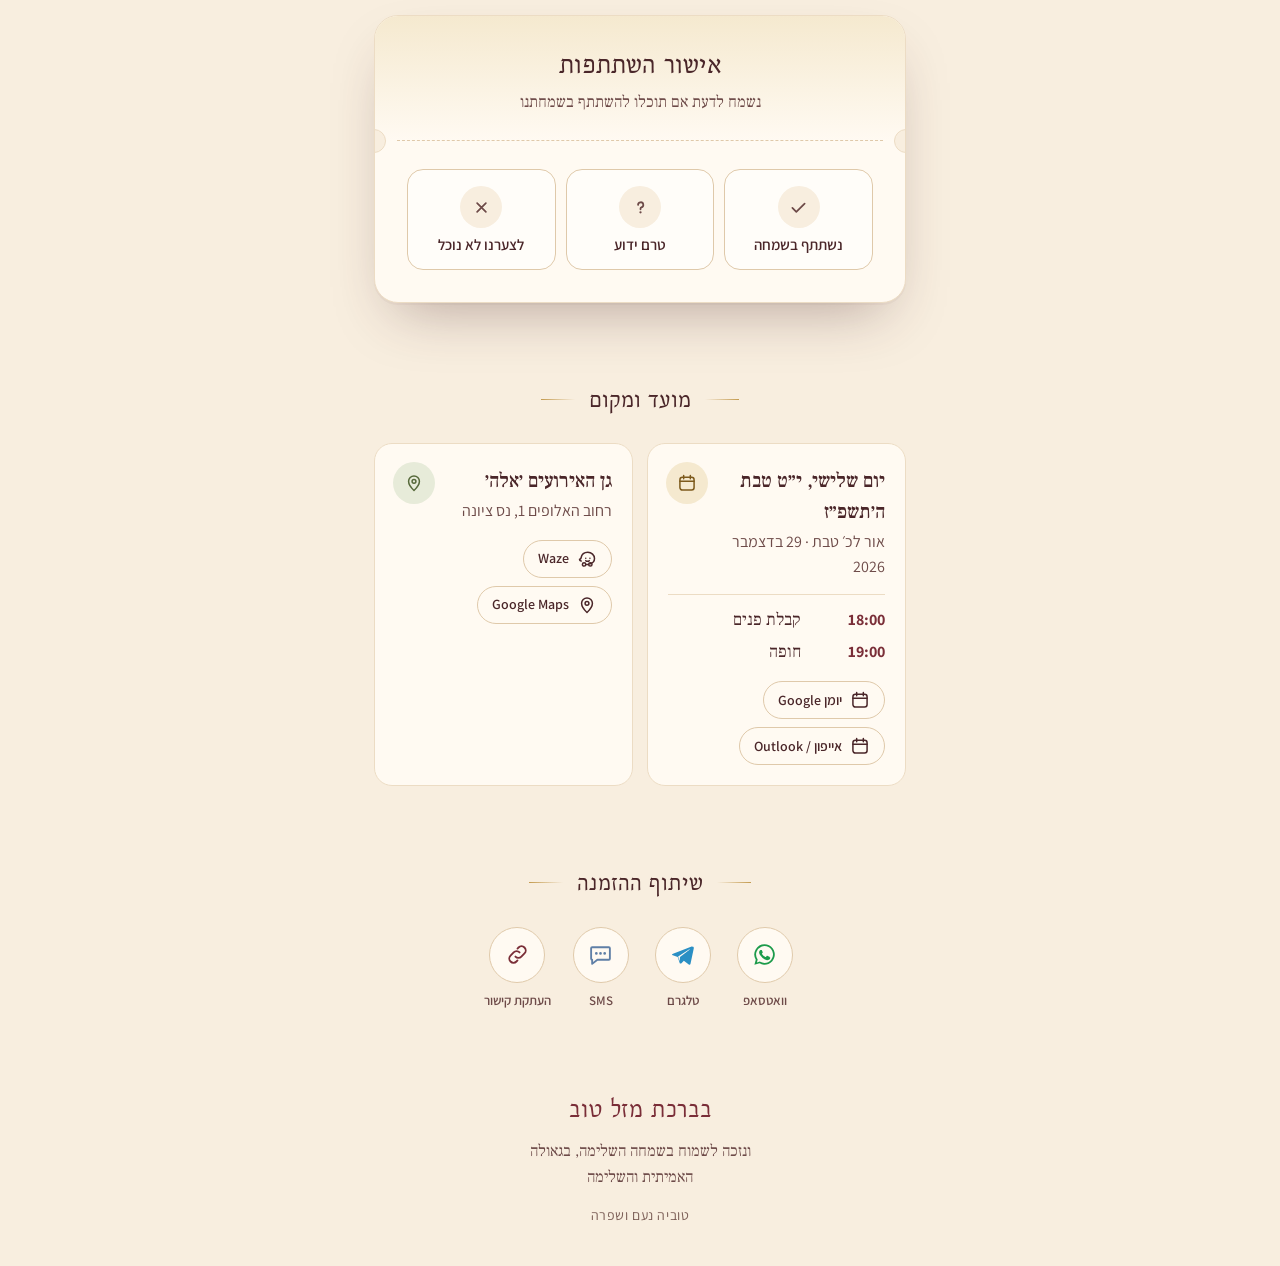
==== commit d284b996: "Use the couple's invitation and a refined, religious tone throughout Replaces the sample with Tuvya " ====
--- a/wedding/index.html
+++ b/wedding/index.html
@@ -4,14 +4,14 @@
 <meta charset="utf-8">
 <meta name="viewport" content="width=device-width, initial-scale=1, viewport-fit=cover">
 <!-- meta:start (generated by tools/build.mjs from config.js) -->
-<title>נועה &amp; איתי מתחתנים!</title>
-<meta name="description" content="יום חמישי, 17 ביוני 2027 · גן האירועים. לחצו לצפייה בהזמנה ולאישור הגעה">
+<title>חתונת טוביה נעם ושפרה</title>
+<meta name="description" content="יום שלישי, י״ט טבת ה׳תשפ״ז · גן האירועים ׳אלה׳. לעיון בהזמנה ולאישור השתתפות">
 <meta property="og:type" content="website">
 <meta property="og:locale" content="he_IL">
-<meta property="og:title" content="נועה &amp; איתי מתחתנים!">
-<meta property="og:description" content="יום חמישי, 17 ביוני 2027 · גן האירועים. לחצו לצפייה בהזמנה ולאישור הגעה">
+<meta property="og:title" content="חתונת טוביה נעם ושפרה">
+<meta property="og:description" content="יום שלישי, י״ט טבת ה׳תשפ״ז · גן האירועים ׳אלה׳. לעיון בהזמנה ולאישור השתתפות">
 <meta property="og:url" content="https://tuvyanoam-code.github.io/---/">
-<meta property="og:image" content="https://tuvyanoam-code.github.io/---/invitation/og.jpg?v=2db2b35276">
+<meta property="og:image" content="https://tuvyanoam-code.github.io/---/invitation/og.jpg?v=2067aab7a6">
 <meta property="og:image:width" content="1200">
 <meta property="og:image:height" content="630">
 <meta name="twitter:card" content="summary_large_image">
@@ -19,11 +19,11 @@
 <link rel="alternate" hreflang="en" href="https://tuvyanoam-code.github.io/---/en.html">
 <!-- meta:end -->
 <meta name="robots" content="noindex, nofollow">
-<meta name="theme-color" content="#fff8f0">
+<meta name="theme-color" content="#f7ecdc">
 <link rel="icon" href="favicon.svg" type="image/svg+xml">
 <link rel="preconnect" href="https://fonts.googleapis.com">
 <link rel="preconnect" href="https://fonts.gstatic.com" crossorigin>
-<link rel="stylesheet" href="https://fonts.googleapis.com/css2?family=Fredoka:wght@500;600&family=Rubik:wght@400;500;600;700&family=Suez+One&display=swap">
+<link rel="stylesheet" href="https://fonts.googleapis.com/css2?family=Assistant:wght@400;600;700&family=Bellefair&family=Cormorant+Infant:ital,wght@0,400;0,500;0,600;1,400&family=Frank+Ruhl+Libre:wght@400;500;700&display=swap">
 <link rel="stylesheet" href="css/base.css">
 <link rel="stylesheet" href="css/guest.css">
 <script src="config.js"></script>
@@ -48,30 +48,26 @@
 </head>
 <body>
 
-<div class="bg-shapes" aria-hidden="true">
-  <span class="shape s-sun"></span>
-  <span class="shape s-mint"></span>
-  <span class="shape s-lilac"></span>
-  <svg class="shape s-squiggle" viewBox="0 0 120 30"><path d="M3 15c10-14 20-14 28 0s18 14 28 0 20-14 28 0 18 14 30 0" fill="none" stroke="currentColor" stroke-width="5" stroke-linecap="round"/></svg>
-  <svg class="shape s-star" viewBox="0 0 40 40"><path d="M20 2c1.6 10.4 7.6 16.4 18 18-10.4 1.6-16.4 7.6-18 18-1.6-10.4-7.6-16.4-18-18C12.4 18.4 18.4 12.4 20 2Z" fill="currentColor"/></svg>
-  <svg class="shape s-star2" viewBox="0 0 40 40"><path d="M20 2c1.6 10.4 7.6 16.4 18 18-10.4 1.6-16.4 7.6-18 18-1.6-10.4-7.6-16.4-18-18C12.4 18.4 18.4 12.4 20 2Z" fill="currentColor"/></svg>
-</div>
+<div class="wash" aria-hidden="true"></div>
 
 <main class="page">
 
+  <p class="bsd" data-i18n="g.bsd"></p>
   <button class="lang-toggle" type="button" data-lang-toggle></button>
 
   <header class="hero">
     <p class="greeting" id="greeting" hidden></p>
-    <p class="sticker" data-i18n="g.sticker"></p>
+    <p class="verse" data-i18n="g.verse"></p>
+    <p class="invite-line" data-i18n="g.inviteLine"></p>
     <h1 class="names" id="names">
       <span class="name" data-i="0"></span>
-      <span class="amp" data-i18n-aria="g.and">&amp;</span>
+      <span class="sprig"><svg viewBox="0 0 240 28" aria-hidden="true" focusable="false"><path d="M8 15c40-4 80-6 116-2s76 6 108 1" fill="none" stroke="currentColor" stroke-width="1.2" stroke-linecap="round"/><g fill="currentColor" opacity=".85"><ellipse cx="30" cy="10.5" rx="7" ry="2.4" transform="rotate(-24 30 10.5)"/><ellipse cx="40" cy="18" rx="7" ry="2.4" transform="rotate(22 40 18)"/><ellipse cx="58" cy="9" rx="7.5" ry="2.5" transform="rotate(-20 58 9)"/><ellipse cx="70" cy="17" rx="7.5" ry="2.5" transform="rotate(20 70 17)"/><ellipse cx="88" cy="8.5" rx="8" ry="2.6" transform="rotate(-16 88 8.5)"/><ellipse cx="100" cy="16.5" rx="8" ry="2.6" transform="rotate(16 100 16.5)"/><circle cx="120" cy="13" r="2.6"/><ellipse cx="140" cy="8.5" rx="8" ry="2.6" transform="rotate(16 140 8.5)"/><ellipse cx="152" cy="17" rx="8" ry="2.6" transform="rotate(-16 152 17)"/><ellipse cx="170" cy="9" rx="7.5" ry="2.5" transform="rotate(20 170 9)"/><ellipse cx="182" cy="17.5" rx="7.5" ry="2.5" transform="rotate(-20 182 17.5)"/><ellipse cx="200" cy="10" rx="7" ry="2.4" transform="rotate(24 200 10)"/><ellipse cx="211" cy="18" rx="7" ry="2.4" transform="rotate(-22 211 18)"/></g></svg></span>
       <span class="name" data-i="1"></span>
     </h1>
     <div class="when">
       <p class="date" id="date"></p>
       <p class="hdate" id="hdate"></p>
+      <p class="venue-line" id="venueLine"></p>
     </div>
     <p class="countdown" id="countdown" hidden></p>
     <a class="hero-cta btn btn-primary" href="#rsvp" id="heroCta" data-i18n="g.cta"></a>
@@ -80,8 +76,6 @@
   <section class="invite" aria-labelledby="inviteTitle">
     <h2 class="section-title" id="inviteTitle"><span data-i18n="g.inviteTitle"></span></h2>
     <button class="invite-card" id="inviteCard" type="button" data-i18n-aria="g.openFull">
-      <span class="tape tape-a" aria-hidden="true"></span>
-      <span class="tape tape-b" aria-hidden="true"></span>
       <span class="invite-frame">
         <img id="invitePreview" decoding="async">
         <span class="invite-placeholder" id="invitePlaceholder">
@@ -89,7 +83,7 @@
           <span data-i18n="g.loading"></span>
         </span>
       </span>
-      <span class="invite-hint" aria-hidden="true" data-i18n="g.tapZoom"></span>
+      <span class="invite-hint" aria-hidden="true"><span data-i18n="g.tapZoom"></span><span class="pages-count" id="pagesCount"></span></span>
     </button>
     <div class="invite-actions">
       <button class="btn" type="button" id="openViewer"></button>
@@ -173,6 +167,7 @@
       <div class="detail-card">
         <div class="detail-ico ico-sun" aria-hidden="true"></div>
         <h3 id="dDate"></h3>
+        <p class="address" id="dDateSub"></p>
         <ul class="schedule" id="schedule"></ul>
         <div class="row-actions" id="calActions"></div>
       </div>
@@ -194,7 +189,8 @@
   </section>
 
   <footer class="footer">
-    <p class="hand" data-i18n="g.seeYou"></p>
+    <p class="mazal" data-i18n="g.mazal"></p>
+    <p class="blessing" data-i18n="g.seeYou"></p>
     <p class="sign" id="sign"></p>
   </footer>
 </main>
--- a/wedding/css/base.css
+++ b/wedding/css/base.css
@@ -1,41 +1,48 @@
 /* Tokens, reset and shared components for both pages. */
 :root {
   color-scheme: light;
-  --paper: #fff8f0;
-  --paper-2: #fdf0e3;
-  --card: #fffdf9;
-  --ink: #221f36;
-  --ink-2: #5b5770;
-  --muted: #716d86;
-  --line: #efe4d6;
-  --line-2: #e4d6c4;
-
-  --berry: #d6336c;        /* primary action, text-safe on white (4.6:1) */
-  --berry-ink: #b0244f;
-  --berry-soft: #fde7ef;
-  --sun: #ffc23d;
-  --sun-soft: #fff1cc;
-  --mint: #2fbf9b;
-  --mint-soft: #dcf5ec;
-  --sky: #5b8def;
-  --sky-soft: #e3ecfd;
-  --lilac: #a78bfa;
-  --lilac-soft: #efe9fe;
-
-  --ok-ink: #0f7a55;
-  --no-ink: #a3305d;
-  --maybe-ink: #8a5a00;
-
-  --radius: 22px;
-  --radius-sm: 14px;
-  --shadow: 0 1px 0 rgba(34, 31, 54, 0.04), 0 10px 30px -12px rgba(34, 31, 54, 0.18);
-  --shadow-lg: 0 2px 0 rgba(34, 31, 54, 0.04), 0 24px 60px -20px rgba(34, 31, 54, 0.35);
+  /* Soft and refined: warm parchment, bordeaux ink, olive, soft gold */
+  --paper: #f8eedf;
+  --paper-2: #f1e3cd;
+  --card: #fffaf2;
+  --ink: #4a2629;
+  --ink-2: #6d4a48;
+  --muted: #7d6058;
+  --line: #ecdcc4;
+  --line-2: #dfc9aa;
+
+  --berry: #7a2e38;        /* bordeaux: primary action, 9:1 with white */
+  --berry-ink: #5f222b;
+  --berry-soft: #f3e2dc;
+  --sun: #c39a4e;          /* soft gold */
+  --sun-soft: #f5e9cf;
+  --mint: #7d8f5f;         /* olive / sage */
+  --mint-soft: #e7ebd9;
+  --sky: #8ea4b8;
+  --sky-soft: #e4eaef;
+  --lilac: #b78b8b;        /* dusty rose */
+  --lilac-soft: #f3e3df;
+
+  --ok-ink: #56693a;
+  --no-ink: #8a3b46;
+  --maybe-ink: #7d5a1c;
+
+  --radius: 18px;
+  --radius-sm: 12px;
+  --shadow: 0 1px 0 rgba(74, 38, 41, 0.04), 0 10px 30px -14px rgba(74, 38, 41, 0.22);
+  --shadow-lg: 0 2px 0 rgba(74, 38, 41, 0.04), 0 26px 60px -22px rgba(74, 38, 41, 0.38);
   --focus: 0 0 0 3px #fff, 0 0 0 5px var(--berry);
 
-  --font: 'Rubik', system-ui, -apple-system, 'Segoe UI', Arial, sans-serif;
-  --font-display: 'Suez One', 'Rubik', serif;
-  --font-hand: 'Fredoka', 'Rubik', sans-serif;
+  --font: 'Assistant', system-ui, -apple-system, 'Segoe UI', Arial, sans-serif;
+  --font-serif: 'Frank Ruhl Libre', 'Cormorant Infant', Georgia, serif;
+  --font-display: 'Bellefair', 'Frank Ruhl Libre', Georgia, serif;
+  --font-hand: var(--font-serif);
   --safe-b: env(safe-area-inset-bottom, 0px);
+}
+/* English: a classic serif in the same spirit */
+html[lang='en'] {
+  --font-serif: 'Cormorant Infant', Georgia, serif;
+  --font-display: 'Cormorant Infant', Georgia, serif;
 }
 
 *,
--- a/wedding/css/guest.css
+++ b/wedding/css/guest.css
@@ -1,4 +1,4 @@
-/* Guest invitation page */
+/* Guest invitation page — modern and clean, in a soft, refined spirit */
 html {
   scroll-behavior: smooth;
 }
@@ -6,79 +6,17 @@
   overflow-x: hidden;
 }
 
-/* ---------- floating background shapes ---------- */
-.bg-shapes {
+/* ---------- soft watercolour wash behind everything ---------- */
+.wash {
   position: fixed;
   inset: 0;
-  overflow: hidden;
+  z-index: 0;
   pointer-events: none;
-  z-index: 0;
-}
-.shape {
-  position: absolute;
-  animation: float 14s ease-in-out infinite;
-}
-.s-sun {
-  width: 240px;
-  height: 240px;
-  border-radius: 50%;
-  background: var(--sun);
-  opacity: 0.35;
-  top: -90px;
-  right: -80px;
-}
-.s-mint {
-  width: 180px;
-  height: 90px;
-  border-radius: 180px 180px 0 0;
-  background: var(--mint);
-  opacity: 0.22;
-  bottom: 12%;
-  left: -50px;
-  transform: rotate(28deg);
-  animation-delay: -4s;
-}
-.s-lilac {
-  width: 120px;
-  height: 120px;
-  border-radius: 38% 62% 55% 45% / 45% 40% 60% 55%;
-  background: var(--lilac);
-  opacity: 0.22;
-  top: 42%;
-  right: -46px;
-  animation-delay: -8s;
-}
-.s-squiggle {
-  width: 110px;
-  color: var(--berry);
-  opacity: 0.35;
-  top: 120px;
-  left: -14px;
-  transform: rotate(-18deg);
-  animation-delay: -2s;
-}
-.s-star {
-  width: 26px;
-  color: var(--sun);
-  top: 34px;
-  left: 18%;
-  animation: twinkle 3.2s ease-in-out infinite;
-}
-.s-star2 {
-  width: 18px;
-  color: var(--berry);
-  opacity: 0.7;
-  top: 300px;
-  right: 9%;
-  animation: twinkle 4s ease-in-out infinite -1.2s;
-}
-@keyframes float {
-  0%, 100% { translate: 0 0; }
-  50% { translate: 0 -14px; }
-}
-@keyframes twinkle {
-  0%, 100% { transform: scale(1) rotate(0); opacity: 0.9; }
-  50% { transform: scale(0.6) rotate(45deg); opacity: 0.5; }
+  background:
+    radial-gradient(60% 40% at 85% 0%, rgba(176, 196, 214, 0.45), transparent 70%),
+    radial-gradient(55% 35% at 10% 8%, rgba(236, 205, 170, 0.55), transparent 70%),
+    radial-gradient(70% 45% at 50% 100%, rgba(203, 214, 182, 0.35), transparent 70%),
+    var(--paper);
 }
 
 .page {
@@ -89,181 +27,206 @@
   padding: 0 16px calc(40px + var(--safe-b));
 }
 
-/* ---------- language switch ---------- */
+/* ---------- corner marks ---------- */
+.bsd {
+  position: absolute;
+  z-index: 5;
+  top: calc(18px + env(safe-area-inset-top, 0px));
+  inset-inline-start: 18px;
+  margin: 0;
+  font-family: var(--font-serif);
+  font-size: 14px;
+  color: var(--ink-2);
+  letter-spacing: 0.02em;
+}
 .lang-toggle {
   position: absolute;
   z-index: 5;
-  top: calc(14px + env(safe-area-inset-top, 0px));
+  top: calc(12px + env(safe-area-inset-top, 0px));
   inset-inline-end: 16px;
-  min-width: 48px;
-  min-height: 40px;
+  min-width: 46px;
+  min-height: 38px;
   padding: 0 14px;
   border-radius: 999px;
-  border: 1.5px solid var(--line-2);
-  background: var(--card);
-  font-weight: 700;
+  border: 1px solid var(--line-2);
+  background: rgba(255, 250, 242, 0.7);
+  backdrop-filter: blur(6px);
+  font-weight: 600;
   font-size: 14px;
-  box-shadow: var(--shadow);
-  transition: transform 0.15s ease, border-color 0.2s ease;
+  color: var(--ink-2);
+  transition: border-color 0.2s ease, color 0.2s ease;
 }
 .lang-toggle:hover {
   border-color: var(--ink-2);
-}
-.lang-toggle:active {
-  transform: scale(0.95);
+  color: var(--ink);
 }
 
 /* ---------- hero ---------- */
 .hero {
-  min-height: min(100svh, 760px);
+  min-height: min(100svh, 780px);
   display: flex;
   flex-direction: column;
   align-items: center;
   justify-content: center;
   text-align: center;
-  padding: 56px 0 40px;
+  padding: 72px 0 44px;
 }
 .greeting {
+  margin: 0 0 26px;
+  padding: 8px 18px;
+  border-radius: 999px;
+  border: 1px solid var(--line-2);
+  background: rgba(255, 250, 242, 0.75);
+  font-family: var(--font-serif);
+  font-size: 15px;
+  color: var(--ink-2);
+  animation: rise 0.9s ease both;
+}
+.verse {
+  margin: 0;
+  font-family: var(--font-serif);
+  font-size: 16px;
+  color: #86662a;
+  font-weight: 500;
+  animation: rise 0.9s ease both;
+}
+html[lang='en'] .verse {
+  font-style: italic;
+  letter-spacing: 0.03em;
+}
+.invite-line {
+  margin: 12px auto 0;
+  max-width: 30ch;
+  font-family: var(--font-serif);
+  font-size: 18px;
+  line-height: 1.6;
+  color: var(--ink-2);
+  animation: rise 0.9s ease 0.1s both;
+}
+.names {
+  margin: 22px 0 0;
+  font-family: var(--font-display);
+  font-weight: 400;
+  font-size: clamp(50px, 15vw, 88px);
+  line-height: 1.04;
+  color: var(--ink);
+  display: flex;
+  flex-direction: column;
+  align-items: center;
+}
+html[lang='en'] .names {
+  font-weight: 500;
+  font-size: clamp(46px, 13vw, 80px);
+}
+.names .name {
+  display: block;
+  animation: rise 1s cubic-bezier(0.2, 0.8, 0.2, 1) 0.2s both;
+}
+.names .name[data-i='1'] {
+  animation-delay: 0.45s;
+}
+.sprig {
+  display: block;
+  width: min(210px, 58vw);
+  margin: 10px 0 12px;
+  color: var(--mint);
+  animation: grow 1.2s ease 0.35s both;
+}
+.sprig svg {
+  width: 100%;
+  height: auto;
+}
+.when {
+  margin-top: 28px;
+  animation: rise 0.9s ease 0.6s both;
+}
+.date {
+  margin: 0;
+  font-family: var(--font-serif);
+  font-size: 21px;
+  font-weight: 500;
+  color: var(--ink);
+}
+.hdate,
+.venue-line {
+  margin: 4px 0 0;
+  color: var(--ink-2);
+  font-size: 16px;
+  font-family: var(--font-serif);
+}
+.countdown {
+  margin: 22px 0 0;
+  padding: 6px 18px;
+  border-radius: 999px;
+  border-top: 1px solid var(--line-2);
+  border-bottom: 1px solid var(--line-2);
+  color: var(--ink-2);
+  font-family: var(--font-serif);
+  font-size: 15px;
+  animation: rise 0.9s ease 0.7s both;
+}
+.countdown b {
+  font-family: var(--font-serif);
+  font-weight: 500;
+  font-size: 19px;
+  color: var(--berry);
+}
+.hero-cta {
+  margin-top: 30px;
+  min-width: 210px;
+  min-height: 54px;
+  font-size: 17px;
+  animation: rise 0.9s ease 0.8s both;
+}
+
+@keyframes rise {
+  from {
+    opacity: 0;
+    transform: translateY(14px);
+  }
+  to {
+    opacity: 1;
+    transform: none;
+  }
+}
+@keyframes grow {
+  from {
+    opacity: 0;
+    clip-path: inset(0 50% 0 50%);
+  }
+  to {
+    opacity: 1;
+    clip-path: inset(0 0 0 0);
+  }
+}
+
+/* ---------- section titles: serif with a thin rule ---------- */
+.section-title {
   margin: 0 0 22px;
-  padding: 8px 16px 8px 18px;
-  background: var(--card);
-  border-radius: 999px;
-  box-shadow: var(--shadow);
-  font-weight: 500;
-  font-size: 15px;
+  text-align: center;
+  font-family: var(--font-display);
+  font-weight: 400;
+  font-size: 28px;
+  color: var(--ink);
+}
+.section-title span {
   display: inline-flex;
   align-items: center;
-  gap: 8px;
-  animation: rise 0.7s ease both;
-}
-.greeting::before {
-  content: '';
-  width: 8px;
-  height: 8px;
-  border-radius: 50%;
-  background: var(--berry);
-  box-shadow: 0 0 0 4px var(--berry-soft);
-}
-.sticker {
-  margin: 0 0 14px;
-  font-family: var(--font-hand);
-  font-weight: 600;
-  font-size: 22px;
-  padding: 6px 18px 8px;
-  background: var(--sun);
-  border-radius: 14px;
-  transform: rotate(-4deg);
-  box-shadow: 0 6px 0 -2px rgba(34, 31, 54, 0.12);
-  animation: pop 0.8s cubic-bezier(0.2, 1.6, 0.4, 1) 0.15s both;
-}
-.names {
-  margin: 0;
-  font-family: var(--font-display);
-  font-weight: 400;
-  font-size: clamp(58px, 19vw, 112px);
-  line-height: 0.98;
-  letter-spacing: -0.01em;
-  display: flex;
-  flex-direction: column;
-  align-items: center;
-}
-.names .name {
-  display: block;
-  animation: rise 0.8s cubic-bezier(0.2, 0.8, 0.2, 1) both;
-}
-.names .name[data-i='1'] {
-  animation-delay: 0.25s;
-}
-.names .amp {
-  font-family: var(--font-hand);
-  font-size: 0.5em;
-  line-height: 1;
-  color: var(--berry);
-  margin: 0.04em 0 0.08em;
-  display: inline-grid;
-  place-items: center;
-  width: 1.45em;
-  height: 1.45em;
-  border-radius: 50%;
-  background: var(--berry-soft);
-  transform: rotate(-8deg);
-  animation: pop 0.8s cubic-bezier(0.2, 1.6, 0.4, 1) 0.45s both;
-}
-.when {
-  margin-top: 26px;
-  animation: rise 0.8s ease 0.5s both;
-}
-.date {
-  margin: 0;
-  font-size: 20px;
-  font-weight: 600;
-}
-.hdate {
-  margin: 2px 0 0;
-  color: var(--ink-2);
-  font-size: 16px;
-}
-.countdown {
-  margin: 18px 0 0;
-  display: inline-flex;
-  align-items: baseline;
-  gap: 6px;
-  padding: 6px 16px;
-  border-radius: 999px;
-  border: 1.5px dashed var(--line-2);
-  color: var(--ink-2);
-  font-size: 15px;
-  animation: rise 0.8s ease 0.6s both;
-}
-.countdown b {
-  font-family: var(--font-display);
-  font-weight: 400;
-  font-size: 22px;
-  color: var(--ink);
-}
-.hero-cta {
-  margin-top: 28px;
-  min-width: 200px;
-  min-height: 54px;
-  font-size: 17px;
-  animation: rise 0.8s ease 0.7s both;
-}
-
-@keyframes rise {
-  from { opacity: 0; transform: translateY(18px); }
-  to { opacity: 1; transform: none; }
-}
-@keyframes pop {
-  from { opacity: 0; transform: scale(0.4) rotate(-20deg); }
-}
-
-/* ---------- section titles ---------- */
-.section-title {
-  margin: 0 0 18px;
-  text-align: center;
-  font-family: var(--font-hand);
-  font-weight: 600;
-  font-size: 24px;
-}
-.section-title span {
-  position: relative;
-  display: inline-block;
-}
+  gap: 14px;
+}
+.section-title span::before,
 .section-title span::after {
   content: '';
-  position: absolute;
-  inset-inline: -6px;
-  bottom: 2px;
-  height: 10px;
-  background: var(--sun);
-  opacity: 0.55;
-  border-radius: 6px;
-  z-index: -1;
-  transform: rotate(-1.5deg);
+  width: 34px;
+  height: 1px;
+  background: linear-gradient(90deg, transparent, var(--sun));
+}
+.section-title span::after {
+  background: linear-gradient(90deg, var(--sun), transparent);
 }
 
 section {
-  margin-top: 64px;
+  margin-top: 68px;
 }
 
 /* ---------- invitation preview ---------- */
@@ -274,22 +237,22 @@
   padding: 0;
   border: 0;
   background: none;
-  width: min(100%, 440px);
-  border-radius: 6px;
+  width: min(100%, 420px);
+  border-radius: 8px;
 }
 .invite-frame {
   display: block;
   position: relative;
-  padding: 10px;
-  background: #fff;
-  border-radius: 6px;
+  padding: 8px;
+  background: #fffaf2;
+  border: 1px solid var(--line);
+  border-radius: 8px;
   box-shadow: var(--shadow-lg);
-  transform: rotate(-1.6deg);
-  transition: transform 0.35s cubic-bezier(0.2, 0.8, 0.2, 1);
+  transition: transform 0.35s cubic-bezier(0.2, 0.8, 0.2, 1), box-shadow 0.35s ease;
 }
 .invite-card:hover .invite-frame,
 .invite-card:focus-visible .invite-frame {
-  transform: rotate(0) scale(1.015);
+  transform: translateY(-4px);
 }
 .invite-card:focus-visible {
   box-shadow: none;
@@ -300,7 +263,7 @@
 .invite-frame img {
   width: 100%;
   height: auto;
-  border-radius: 2px;
+  border-radius: 3px;
   background: var(--paper-2);
 }
 .invite-placeholder {
@@ -308,17 +271,17 @@
   place-items: center;
   gap: 10px;
   align-content: center;
-  aspect-ratio: 1 / 1.414;
+  aspect-ratio: 3 / 4;
   background: var(--paper-2);
   color: var(--ink-2);
   font-size: 15px;
-  border-radius: 2px;
+  border-radius: 3px;
 }
 .ph-mark {
-  width: 46px;
-  height: 46px;
+  width: 40px;
+  height: 40px;
   border-radius: 50%;
-  border: 4px solid var(--line-2);
+  border: 3px solid var(--line-2);
   border-top-color: var(--berry);
   animation: spin 0.9s linear infinite;
 }
@@ -327,47 +290,42 @@
   border-color: var(--line-2);
 }
 @keyframes spin {
-  to { transform: rotate(360deg); }
-}
-.tape {
-  position: absolute;
-  z-index: 2;
-  width: 92px;
-  height: 26px;
-  top: -10px;
-  opacity: 0.8;
-  border-radius: 3px;
-}
-.tape-a {
-  right: 22px;
-  background: var(--mint);
-  transform: rotate(8deg);
-}
-.tape-b {
-  left: 18px;
-  background: var(--sun);
-  transform: rotate(-10deg);
+  to {
+    transform: rotate(360deg);
+  }
 }
 .invite-hint {
   position: absolute;
-  bottom: 22px;
+  bottom: 20px;
   left: 50%;
   transform: translateX(-50%);
   z-index: 2;
-  background: rgba(34, 31, 54, 0.82);
-  color: #fff;
+  display: inline-flex;
+  gap: 8px;
+  align-items: center;
+  white-space: nowrap;
+  background: rgba(74, 38, 41, 0.82);
+  color: #fffaf2;
   font-size: 13px;
-  font-weight: 500;
+  font-weight: 600;
   padding: 6px 14px;
   border-radius: 999px;
   pointer-events: none;
   backdrop-filter: blur(4px);
 }
+.pages-count:not(:empty) {
+  opacity: 0.8;
+  font-weight: 400;
+}
+.pages-count:not(:empty)::before {
+  content: '·';
+  margin-inline-end: 8px;
+}
 .invite-actions {
   display: flex;
   justify-content: center;
   gap: 10px;
-  margin-top: 26px;
+  margin-top: 24px;
   flex-wrap: wrap;
 }
 
@@ -378,49 +336,49 @@
 .rsvp-card {
   position: relative;
   background: var(--card);
-  border-radius: 28px;
+  border: 1px solid var(--line);
+  border-radius: 24px;
   box-shadow: var(--shadow-lg);
   overflow: hidden;
 }
 .rsvp-head {
   position: relative;
-  padding: 28px 24px 26px;
+  padding: 30px 24px 26px;
   text-align: center;
-  background:
-    radial-gradient(circle at 12% 20%, var(--sun-soft) 0 26px, transparent 27px),
-    radial-gradient(circle at 92% 80%, var(--berry-soft) 0 34px, transparent 35px),
-    var(--card);
+  background: linear-gradient(180deg, var(--sun-soft), transparent);
 }
 .rsvp-head h2 {
   margin: 0;
   font-family: var(--font-display);
   font-weight: 400;
-  font-size: 34px;
-  line-height: 1.1;
+  font-size: 32px;
+  line-height: 1.15;
 }
 .rsvp-sub {
   margin: 8px 0 0;
   color: var(--ink-2);
-  font-size: 15px;
-}
-/* ticket perforation */
+  font-family: var(--font-serif);
+  font-size: 16px;
+}
+/* a dashed fold line with notches, like a reply card */
 .rsvp-head::after {
   content: '';
   position: absolute;
   left: 22px;
   right: 22px;
   bottom: 0;
-  border-bottom: 2px dashed var(--line-2);
+  border-bottom: 1px dashed var(--line-2);
 }
 .rsvp-card::before,
 .rsvp-card::after {
   content: '';
   position: absolute;
   top: var(--notch, 128px);
-  width: 26px;
-  height: 26px;
+  width: 24px;
+  height: 24px;
   border-radius: 50%;
   background: var(--paper);
+  border: 1px solid var(--line);
   z-index: 1;
 }
 .rsvp-card::before {
@@ -445,18 +403,19 @@
   position: relative;
   display: grid;
   justify-items: center;
+  align-content: start;
   gap: 8px;
   padding: 16px 6px 14px;
-  border-radius: 18px;
-  border: 1.5px solid var(--line-2);
-  background: #fff;
+  border-radius: 16px;
+  border: 1px solid var(--line-2);
+  background: #fffdf9;
   cursor: pointer;
   text-align: center;
   transition: transform 0.15s ease, background-color 0.2s ease, border-color 0.2s ease;
   user-select: none;
 }
 .choice:active {
-  transform: scale(0.96);
+  transform: scale(0.97);
 }
 .choice input {
   position: absolute;
@@ -467,23 +426,24 @@
   box-shadow: var(--focus);
 }
 .choice-ico {
-  width: 46px;
-  height: 46px;
+  width: 42px;
+  height: 42px;
   border-radius: 50%;
   display: grid;
   place-items: center;
-  background: var(--paper-2);
-  transition: transform 0.3s cubic-bezier(0.2, 1.6, 0.4, 1), background-color 0.2s ease;
+  background: var(--paper);
+  color: var(--ink-2);
+  transition: transform 0.3s ease, background-color 0.2s ease, color 0.2s ease;
 }
 .choice-ico svg {
-  width: 24px;
-  height: 24px;
-  stroke-width: 2.2;
+  width: 21px;
+  height: 21px;
+  stroke-width: 2;
 }
 .choice-label {
   font-weight: 600;
   font-size: 15px;
-  line-height: 1.2;
+  line-height: 1.25;
 }
 .c-yes:has(input:checked) {
   background: var(--mint-soft);
@@ -492,7 +452,7 @@
 .c-yes:has(input:checked) .choice-ico {
   background: var(--mint);
   color: #fff;
-  transform: scale(1.12) rotate(-8deg);
+  transform: scale(1.08);
 }
 .c-maybe:has(input:checked) {
   background: var(--sun-soft);
@@ -500,7 +460,8 @@
 }
 .c-maybe:has(input:checked) .choice-ico {
   background: var(--sun);
-  transform: scale(1.12) rotate(8deg);
+  color: #fff;
+  transform: scale(1.08);
 }
 .c-no:has(input:checked) {
   background: var(--lilac-soft);
@@ -509,7 +470,7 @@
 .c-no:has(input:checked) .choice-ico {
   background: var(--lilac);
   color: #fff;
-  transform: scale(1.12);
+  transform: scale(1.08);
 }
 
 .rsvp-fields {
@@ -526,39 +487,39 @@
   align-items: center;
   justify-content: space-between;
   gap: 12px;
-  padding: 8px;
+  padding: 7px;
   border-radius: 999px;
   background: var(--paper);
-  border: 1.5px solid var(--line);
+  border: 1px solid var(--line);
 }
 .step {
-  width: 54px;
-  height: 54px;
+  width: 50px;
+  height: 50px;
   border-radius: 50%;
-  border: 0;
-  background: #fff;
-  box-shadow: 0 2px 6px -2px rgba(34, 31, 54, 0.25);
+  border: 1px solid var(--line-2);
+  background: #fffdf9;
+  color: var(--ink);
   display: grid;
   place-items: center;
   transition: transform 0.12s ease, background-color 0.2s ease;
 }
 .step svg {
-  width: 22px;
-  height: 22px;
-  stroke-width: 2.4;
+  width: 20px;
+  height: 20px;
+  stroke-width: 2.2;
 }
 .step:active {
-  transform: scale(0.9);
+  transform: scale(0.92);
 }
 .step[data-step='1'] {
-  background: var(--ink);
+  background: var(--berry);
+  border-color: var(--berry);
   color: #fff;
 }
 .step:disabled {
   opacity: 0.35;
   cursor: default;
 }
-/* Left to right reads − 2 +, right to left reads + 2 − */
 [dir='ltr'] .step[data-step='-1'] {
   order: -1;
 }
@@ -566,28 +527,31 @@
   order: 1;
 }
 .count {
-  font-family: var(--font-display);
-  font-size: 42px;
+  font-family: var(--font-serif);
+  font-size: 38px;
+  font-weight: 500;
   line-height: 1;
   min-width: 2ch;
   text-align: center;
 }
 .count.bump {
-  animation: bump 0.3s cubic-bezier(0.2, 1.6, 0.4, 1);
+  animation: bump 0.3s ease;
 }
 @keyframes bump {
-  40% { transform: scale(1.25); }
+  40% {
+    transform: scale(1.18);
+  }
 }
 .count-words {
   margin: 2px 0 0;
   text-align: center;
-  font-family: var(--font-hand);
+  font-family: var(--font-serif);
   color: var(--ink-2);
   font-size: 15px;
   min-height: 1.5em;
 }
 .submit {
-  min-height: 56px;
+  min-height: 54px;
   font-size: 17px;
   margin-top: 4px;
 }
@@ -606,83 +570,88 @@
 }
 .form-error {
   margin: 0;
-  color: var(--berry-ink);
+  color: var(--no-ink);
   font-size: 14px;
   text-align: center;
 }
 
 .thanks {
-  padding: 30px 22px 30px;
+  padding: 32px 22px;
   text-align: center;
   outline: none;
 }
 .thanks-badge {
-  width: 84px;
-  height: 84px;
-  margin: 0 auto 14px;
+  width: 76px;
+  height: 76px;
+  margin: 0 auto 16px;
   border-radius: 50%;
   display: grid;
   place-items: center;
   background: var(--mint);
   color: #fff;
-  animation: pop 0.7s cubic-bezier(0.2, 1.6, 0.4, 1) both;
+  box-shadow: 0 0 0 8px var(--mint-soft);
+  animation: rise 0.7s ease both;
 }
 .thanks-badge svg {
-  width: 40px;
-  height: 40px;
-  stroke-width: 2.4;
+  width: 34px;
+  height: 34px;
+  stroke-width: 2.2;
 }
 .thanks-badge.b-maybe {
   background: var(--sun);
-  color: var(--ink);
+  box-shadow: 0 0 0 8px var(--sun-soft);
 }
 .thanks-badge.b-no {
   background: var(--lilac);
+  box-shadow: 0 0 0 8px var(--lilac-soft);
 }
 .thanks h3 {
   margin: 0;
   font-family: var(--font-display);
   font-weight: 400;
   font-size: 30px;
-  line-height: 1.15;
+  line-height: 1.2;
 }
 .thanks p {
-  margin: 8px 0 0;
-  color: var(--ink-2);
+  margin: 10px auto 0;
+  max-width: 34ch;
+  color: var(--ink-2);
+  font-family: var(--font-serif);
+  font-size: 17px;
 }
 .thanks-actions {
   display: flex;
   justify-content: center;
   gap: 8px;
   flex-wrap: wrap;
-  margin-top: 20px;
-}
-
-/* ---------- details ---------- */
+  margin-top: 22px;
+}
+
+/* ---------- date & venue ---------- */
 .detail-grid {
   display: grid;
   gap: 14px;
 }
 .detail-card {
   background: var(--card);
+  border: 1px solid var(--line);
   border-radius: var(--radius);
   padding: 22px 20px 20px;
-  box-shadow: var(--shadow);
   position: relative;
 }
 .detail-ico {
   position: absolute;
   top: 18px;
   inset-inline-end: 18px;
-  width: 44px;
-  height: 44px;
+  width: 42px;
+  height: 42px;
   border-radius: 50%;
   display: grid;
   place-items: center;
 }
 .detail-ico svg {
-  width: 22px;
-  height: 22px;
+  width: 20px;
+  height: 20px;
 }
 .ico-sun {
   background: var(--sun-soft);
@@ -693,35 +662,40 @@
   color: var(--ok-ink);
 }
 .detail-card h3 {
-  margin: 0 0 4px;
-  font-size: 19px;
-  font-weight: 700;
-  padding-inline-end: 56px;
+  margin: 0 0 2px;
+  font-family: var(--font-serif);
+  font-size: 20px;
+  font-weight: 500;
+  padding-inline-end: 54px;
 }
 .address {
   margin: 0;
   color: var(--ink-2);
-  padding-inline-end: 56px;
+  padding-inline-end: 54px;
 }
 .schedule {
   list-style: none;
-  margin: 10px 0 0;
-  padding: 0;
+  margin: 14px 0 0;
+  padding: 12px 0 0;
+  border-top: 1px solid var(--line);
   display: grid;
   gap: 6px;
 }
 .schedule li {
   display: flex;
   align-items: baseline;
-  gap: 12px;
+  gap: 14px;
 }
 .schedule time {
   font-weight: 700;
   font-variant-numeric: tabular-nums;
-  min-width: 3.2em;
+  min-width: 4.4em;
+  color: var(--berry);
 }
 .schedule span {
-  color: var(--ink-2);
+  color: var(--ink);
+  font-family: var(--font-serif);
+  font-size: 17px;
 }
 .row-actions {
   display: flex;
@@ -746,23 +720,24 @@
   padding: 0;
   text-decoration: none;
   font-size: 13px;
-  font-weight: 500;
+  font-weight: 600;
   color: var(--ink-2);
   min-width: 64px;
 }
 .share-btn .disc {
-  width: 58px;
-  height: 58px;
+  width: 56px;
+  height: 56px;
   border-radius: 50%;
   display: grid;
   place-items: center;
-  color: #fff;
-  transition: transform 0.2s cubic-bezier(0.2, 1.6, 0.4, 1);
-  box-shadow: 0 8px 18px -8px rgba(34, 31, 54, 0.45);
+  background: var(--card);
+  border: 1px solid var(--line-2);
+  transition: transform 0.2s ease, border-color 0.2s ease;
 }
 .share-btn:hover .disc,
 .share-btn:focus-visible .disc {
-  transform: translateY(-3px) rotate(-6deg);
+  transform: translateY(-3px);
+  border-color: var(--ink-2);
 }
 .share-btn:focus-visible {
   box-shadow: none;
@@ -771,35 +746,53 @@
   box-shadow: var(--focus);
 }
 .share-btn .disc svg {
-  width: 26px;
-  height: 26px;
-}
-.d-wa { background: #1fae53; }
-.d-tg { background: #2a9fd8; }
-.d-sms { background: var(--sky); }
-.d-copy { background: var(--ink); }
-.d-more { background: var(--berry); }
+  width: 25px;
+  height: 25px;
+}
+.d-wa {
+  color: #1c9b4b;
+}
+.d-tg {
+  color: #2a8fc4;
+}
+.d-sms {
+  color: #5f7fa6;
+}
+.d-copy,
+.d-more {
+  color: var(--berry);
+}
 
 /* ---------- footer ---------- */
 .footer {
-  margin-top: 70px;
+  margin-top: 74px;
   text-align: center;
 }
-.footer .hand {
+.footer .mazal {
   margin: 0;
-  font-family: var(--font-hand);
-  font-weight: 600;
-  font-size: 26px;
+  font-family: var(--font-display);
+  font-size: 30px;
   color: var(--berry);
-  transform: rotate(-2deg);
+}
+.footer .blessing {
+  margin: 8px auto 0;
+  max-width: 30ch;
+  font-family: var(--font-serif);
+  font-size: 16px;
+  line-height: 1.6;
+  color: var(--ink-2);
+}
+html[lang='en'] .footer .blessing {
+  font-style: italic;
 }
 .footer .sign {
-  margin: 4px 0 0;
+  margin: 14px 0 0;
   color: var(--muted);
   font-size: 14px;
-}
-
-/* ---------- floating CTA ---------- */
+  letter-spacing: 0.04em;
+}
+
+/* ---------- floating RSVP button ---------- */
 .float-cta {
   position: fixed;
   z-index: 20;
@@ -810,13 +803,13 @@
   align-items: center;
   gap: 8px;
   padding: 0 26px;
-  min-height: 52px;
+  min-height: 50px;
   border-radius: 999px;
   background: var(--berry);
   color: #fff;
   font-weight: 600;
   text-decoration: none;
-  box-shadow: 0 12px 30px -10px rgba(214, 51, 108, 0.75);
+  box-shadow: 0 12px 30px -12px rgba(74, 38, 41, 0.7);
   transition: opacity 0.25s ease, transform 0.25s ease;
 }
 .float-cta.away {
@@ -830,13 +823,15 @@
   position: fixed;
   inset: 0;
   z-index: 50;
-  background: #16141f;
+  background: #2b1d1e;
   display: flex;
   flex-direction: column;
   animation: fadein 0.2s ease;
 }
 @keyframes fadein {
-  from { opacity: 0; }
+  from {
+    opacity: 0;
+  }
 }
 .viewer-bar {
   display: flex;
@@ -872,6 +867,8 @@
   opacity: 0.35;
 }
 .viewer-pages {
+  direction: ltr;
+  unicode-bidi: isolate;
   font-size: 14px;
   opacity: 0.8;
   font-variant-numeric: tabular-nums;
@@ -885,7 +882,7 @@
 }
 .viewer-pages-wrap {
   --zoom: 1;
-  width: calc(min(100vw - 24px, 900px) * var(--zoom));
+  width: calc(min(100vw - 24px, 760px) * var(--zoom));
   margin: 0 auto;
   padding: 4px 12px calc(28px + var(--safe-b));
   display: grid;
@@ -896,7 +893,7 @@
   width: 100%;
   height: auto;
   border-radius: 4px;
-  background: #fff;
+  background: #fffaf2;
   box-shadow: 0 20px 50px -20px rgba(0, 0, 0, 0.6);
 }
 .viewer-frame {
@@ -907,7 +904,7 @@
   background: #fff;
 }
 
-/* ---------- confetti ---------- */
+/* ---------- gentle petals on a confirmed reply ---------- */
 .confetti {
   position: fixed;
   inset: 0;
@@ -928,38 +925,18 @@
   #rsvpForm {
     padding: 28px 32px 32px;
   }
-  .s-sun {
-    width: 420px;
-    height: 420px;
-    top: -160px;
-    right: -120px;
-  }
-  .s-mint {
-    width: 300px;
-    height: 150px;
-    left: 4%;
-  }
-  .s-lilac {
-    width: 200px;
-    height: 200px;
-    right: 6%;
-  }
-  .s-squiggle {
-    width: 180px;
-    left: 8%;
-    top: 160px;
-  }
   .float-cta {
     display: none;
   }
 }
 
 @media print {
-  .bg-shapes,
+  .wash,
   .float-cta,
   .share,
   .viewer,
-  .confetti {
+  .confetti,
+  .lang-toggle {
     display: none !important;
   }
 }
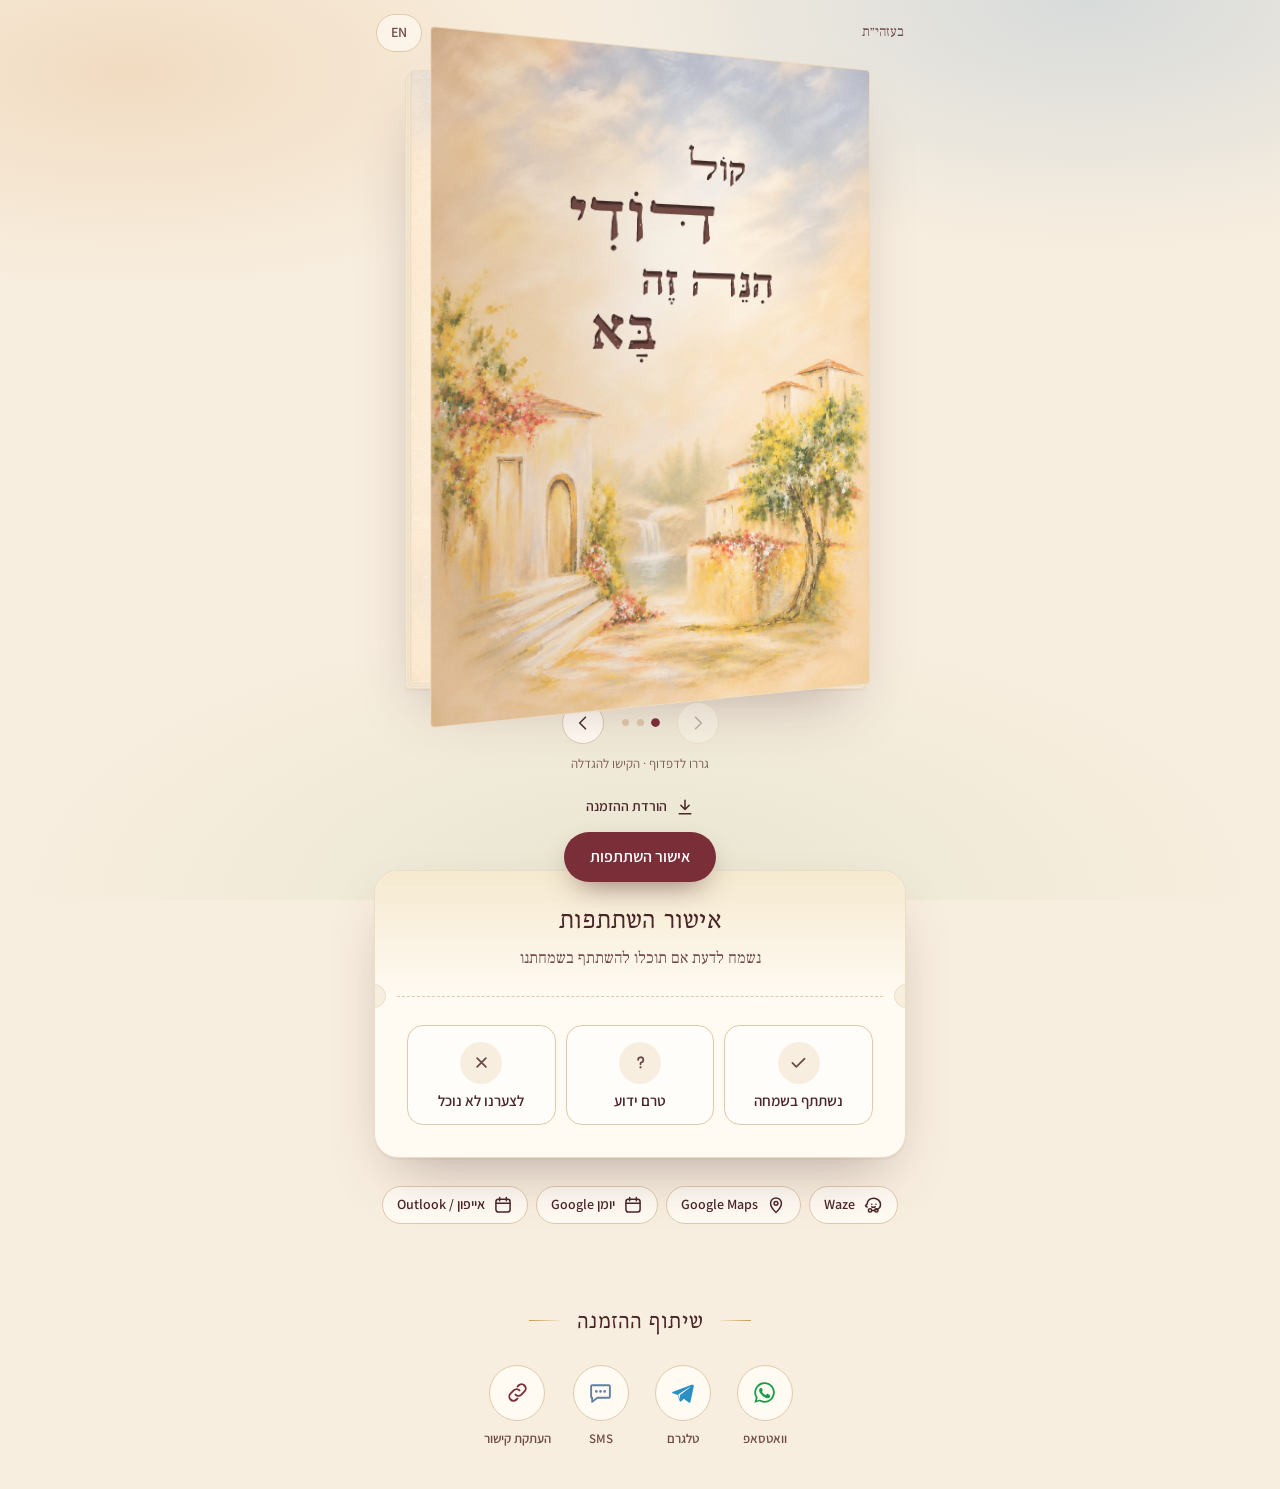
==== commit 378bc399: "Open the site straight on the invitation, with drag-to-turn pages The page no longer retypes the inv" ====
--- a/wedding/index.html
+++ b/wedding/index.html
@@ -52,42 +52,25 @@
 
 <main class="page">
 
-  <p class="bsd" data-i18n="g.bsd"></p>
-  <button class="lang-toggle" type="button" data-lang-toggle></button>
+  <div class="topline">
+    <p class="bsd" data-i18n="g.bsd"></p>
+    <button class="lang-toggle" type="button" data-lang-toggle></button>
+  </div>
+  <p class="greeting" id="greeting" hidden></p>
 
-  <header class="hero">
-    <p class="greeting" id="greeting" hidden></p>
-    <p class="verse" data-i18n="g.verse"></p>
-    <p class="invite-line" data-i18n="g.inviteLine"></p>
-    <h1 class="names" id="names">
-      <span class="name" data-i="0"></span>
-      <span class="sprig"><svg viewBox="0 0 240 28" aria-hidden="true" focusable="false"><path d="M8 15c40-4 80-6 116-2s76 6 108 1" fill="none" stroke="currentColor" stroke-width="1.2" stroke-linecap="round"/><g fill="currentColor" opacity=".85"><ellipse cx="30" cy="10.5" rx="7" ry="2.4" transform="rotate(-24 30 10.5)"/><ellipse cx="40" cy="18" rx="7" ry="2.4" transform="rotate(22 40 18)"/><ellipse cx="58" cy="9" rx="7.5" ry="2.5" transform="rotate(-20 58 9)"/><ellipse cx="70" cy="17" rx="7.5" ry="2.5" transform="rotate(20 70 17)"/><ellipse cx="88" cy="8.5" rx="8" ry="2.6" transform="rotate(-16 88 8.5)"/><ellipse cx="100" cy="16.5" rx="8" ry="2.6" transform="rotate(16 100 16.5)"/><circle cx="120" cy="13" r="2.6"/><ellipse cx="140" cy="8.5" rx="8" ry="2.6" transform="rotate(16 140 8.5)"/><ellipse cx="152" cy="17" rx="8" ry="2.6" transform="rotate(-16 152 17)"/><ellipse cx="170" cy="9" rx="7.5" ry="2.5" transform="rotate(20 170 9)"/><ellipse cx="182" cy="17.5" rx="7.5" ry="2.5" transform="rotate(-20 182 17.5)"/><ellipse cx="200" cy="10" rx="7" ry="2.4" transform="rotate(24 200 10)"/><ellipse cx="211" cy="18" rx="7" ry="2.4" transform="rotate(-22 211 18)"/></g></svg></span>
-      <span class="name" data-i="1"></span>
-    </h1>
-    <div class="when">
-      <p class="date" id="date"></p>
-      <p class="hdate" id="hdate"></p>
-      <p class="venue-line" id="venueLine"></p>
+  <!-- The invitation itself is the page: no retyped copy of it. -->
+  <section class="invitation" aria-labelledby="pageTitle">
+    <h1 class="sr-only" id="pageTitle"></h1>
+    <div class="book" id="book" tabindex="0" role="group"></div>
+    <div class="book-nav" id="bookNav" hidden>
+      <button class="nav-btn" type="button" id="prevPage"></button>
+      <span class="dots" id="dots" aria-hidden="true"></span>
+      <span class="sr-only" id="pageStatus" aria-live="polite"></span>
+      <button class="nav-btn" type="button" id="nextPage"></button>
     </div>
-    <p class="countdown" id="countdown" hidden></p>
-    <a class="hero-cta btn btn-primary" href="#rsvp" id="heroCta" data-i18n="g.cta"></a>
-  </header>
-
-  <section class="invite" aria-labelledby="inviteTitle">
-    <h2 class="section-title" id="inviteTitle"><span data-i18n="g.inviteTitle"></span></h2>
-    <button class="invite-card" id="inviteCard" type="button" data-i18n-aria="g.openFull">
-      <span class="invite-frame">
-        <img id="invitePreview" decoding="async">
-        <span class="invite-placeholder" id="invitePlaceholder">
-          <span class="ph-mark"></span>
-          <span data-i18n="g.loading"></span>
-        </span>
-      </span>
-      <span class="invite-hint" aria-hidden="true"><span data-i18n="g.tapZoom"></span><span class="pages-count" id="pagesCount"></span></span>
-    </button>
+    <p class="book-hint" id="bookHint"></p>
     <div class="invite-actions">
-      <button class="btn" type="button" id="openViewer"></button>
-      <a class="btn" id="downloadPdf" download></a>
+      <a class="btn btn-sm btn-ghost" id="downloadPdf" download></a>
     </div>
   </section>
 
@@ -161,26 +144,8 @@
     </div>
   </section>
 
-  <section class="details" aria-labelledby="detailsTitle">
-    <h2 class="section-title" id="detailsTitle"><span data-i18n="g.whereWhen"></span></h2>
-    <div class="detail-grid">
-      <div class="detail-card">
-        <div class="detail-ico ico-sun" aria-hidden="true"></div>
-        <h3 id="dDate"></h3>
-        <p class="address" id="dDateSub"></p>
-        <ul class="schedule" id="schedule"></ul>
-        <div class="row-actions" id="calActions"></div>
-      </div>
-      <div class="detail-card">
-        <div class="detail-ico ico-mint" aria-hidden="true"></div>
-        <h3 id="dVenue"></h3>
-        <p class="address" id="dAddress"></p>
-        <div class="row-actions">
-          <a class="btn btn-sm" id="waze" target="_blank" rel="noopener"></a>
-          <a class="btn btn-sm" id="maps" target="_blank" rel="noopener"></a>
-        </div>
-      </div>
-    </div>
+  <section class="practical" data-i18n-aria="g.practical">
+    <div class="practical-row" id="practical"></div>
   </section>
 
   <section class="share" aria-labelledby="shareTitle">
@@ -188,11 +153,6 @@
     <div class="share-row" id="shareRow"></div>
   </section>
 
-  <footer class="footer">
-    <p class="mazal" data-i18n="g.mazal"></p>
-    <p class="blessing" data-i18n="g.seeYou"></p>
-    <p class="sign" id="sign"></p>
-  </footer>
 </main>
 
 <a class="float-cta" id="floatCta" href="#rsvp" hidden data-i18n="g.cta"></a>
--- a/wedding/css/guest.css
+++ b/wedding/css/guest.css
@@ -27,30 +27,26 @@
   padding: 0 16px calc(40px + var(--safe-b));
 }
 
-/* ---------- corner marks ---------- */
+/* ---------- top line: בעזהי״ת and the language switch ---------- */
+.topline {
+  display: flex;
+  align-items: center;
+  justify-content: space-between;
+  padding: calc(14px + env(safe-area-inset-top, 0px)) 2px 14px;
+}
 .bsd {
-  position: absolute;
-  z-index: 5;
-  top: calc(18px + env(safe-area-inset-top, 0px));
-  inset-inline-start: 18px;
   margin: 0;
   font-family: var(--font-serif);
   font-size: 14px;
   color: var(--ink-2);
-  letter-spacing: 0.02em;
 }
 .lang-toggle {
-  position: absolute;
-  z-index: 5;
-  top: calc(12px + env(safe-area-inset-top, 0px));
-  inset-inline-end: 16px;
   min-width: 46px;
   min-height: 38px;
   padding: 0 14px;
   border-radius: 999px;
   border: 1px solid var(--line-2);
   background: rgba(255, 250, 242, 0.7);
-  backdrop-filter: blur(6px);
   font-weight: 600;
   font-size: 14px;
   color: var(--ink-2);
@@ -60,123 +56,19 @@
   border-color: var(--ink-2);
   color: var(--ink);
 }
-
-/* ---------- hero ---------- */
-.hero {
-  min-height: min(100svh, 780px);
-  display: flex;
-  flex-direction: column;
-  align-items: center;
-  justify-content: center;
-  text-align: center;
-  padding: 72px 0 44px;
-}
 .greeting {
-  margin: 0 0 26px;
+  margin: 0 auto 16px;
+  width: fit-content;
+  max-width: 100%;
   padding: 8px 18px;
   border-radius: 999px;
   border: 1px solid var(--line-2);
-  background: rgba(255, 250, 242, 0.75);
+  background: rgba(255, 250, 242, 0.8);
   font-family: var(--font-serif);
   font-size: 15px;
   color: var(--ink-2);
+  text-align: center;
   animation: rise 0.9s ease both;
-}
-.verse {
-  margin: 0;
-  font-family: var(--font-serif);
-  font-size: 16px;
-  color: #86662a;
-  font-weight: 500;
-  animation: rise 0.9s ease both;
-}
-html[lang='en'] .verse {
-  font-style: italic;
-  letter-spacing: 0.03em;
-}
-.invite-line {
-  margin: 12px auto 0;
-  max-width: 30ch;
-  font-family: var(--font-serif);
-  font-size: 18px;
-  line-height: 1.6;
-  color: var(--ink-2);
-  animation: rise 0.9s ease 0.1s both;
-}
-.names {
-  margin: 22px 0 0;
-  font-family: var(--font-display);
-  font-weight: 400;
-  font-size: clamp(50px, 15vw, 88px);
-  line-height: 1.04;
-  color: var(--ink);
-  display: flex;
-  flex-direction: column;
-  align-items: center;
-}
-html[lang='en'] .names {
-  font-weight: 500;
-  font-size: clamp(46px, 13vw, 80px);
-}
-.names .name {
-  display: block;
-  animation: rise 1s cubic-bezier(0.2, 0.8, 0.2, 1) 0.2s both;
-}
-.names .name[data-i='1'] {
-  animation-delay: 0.45s;
-}
-.sprig {
-  display: block;
-  width: min(210px, 58vw);
-  margin: 10px 0 12px;
-  color: var(--mint);
-  animation: grow 1.2s ease 0.35s both;
-}
-.sprig svg {
-  width: 100%;
-  height: auto;
-}
-.when {
-  margin-top: 28px;
-  animation: rise 0.9s ease 0.6s both;
-}
-.date {
-  margin: 0;
-  font-family: var(--font-serif);
-  font-size: 21px;
-  font-weight: 500;
-  color: var(--ink);
-}
-.hdate,
-.venue-line {
-  margin: 4px 0 0;
-  color: var(--ink-2);
-  font-size: 16px;
-  font-family: var(--font-serif);
-}
-.countdown {
-  margin: 22px 0 0;
-  padding: 6px 18px;
-  border-radius: 999px;
-  border-top: 1px solid var(--line-2);
-  border-bottom: 1px solid var(--line-2);
-  color: var(--ink-2);
-  font-family: var(--font-serif);
-  font-size: 15px;
-  animation: rise 0.9s ease 0.7s both;
-}
-.countdown b {
-  font-family: var(--font-serif);
-  font-weight: 500;
-  font-size: 19px;
-  color: var(--berry);
-}
-.hero-cta {
-  margin-top: 30px;
-  min-width: 210px;
-  min-height: 54px;
-  font-size: 17px;
-  animation: rise 0.9s ease 0.8s both;
 }
 
 @keyframes rise {
@@ -229,108 +121,174 @@
   margin-top: 68px;
 }
 
-/* ---------- invitation preview ---------- */
-.invite-card {
+/* ---------- the invitation itself ---------- */
+.invitation {
+  margin-top: 0;
+}
+.book {
   position: relative;
+  /* fits the first screen together with the arrows and the floating RSVP button */
+  width: min(100%, 460px, calc((100svh - 240px) * 0.75));
+  margin: 4px auto 0;
+  perspective: 1600px;
+  touch-action: pan-y;
+  user-select: none;
+  -webkit-user-select: none;
+  -webkit-touch-callout: none;
+  cursor: grab;
+  outline: none;
+  animation: rise 0.8s ease both;
+}
+.book:active {
+  cursor: grabbing;
+}
+.book:focus-visible {
+  box-shadow: var(--focus);
+  border-radius: 6px;
+}
+/* the edges of the pages underneath */
+.book::before,
+.book::after {
+  content: '';
+  position: absolute;
+  inset: 0;
+  border-radius: 4px;
+  background: #f3e6d2;
+  border: 1px solid var(--line);
+  transform: translate(5px, 5px);
+  box-shadow: var(--shadow-lg);
+}
+.book::after {
+  transform: translate(2.5px, 2.5px);
+  box-shadow: none;
+}
+.book.rtl::before {
+  transform: translate(-5px, 5px);
+}
+.book.rtl::after {
+  transform: translate(-2.5px, 2.5px);
+}
+.leaf {
+  position: absolute;
+  inset: 0;
+  transform-style: preserve-3d;
+  transform-origin: left center; /* English: the spine is on the left */
+  transition: transform 0.75s cubic-bezier(0.25, 0.8, 0.25, 1), visibility 0s;
+  will-change: transform;
+}
+/* a turned page leaves the stage once its turn has played */
+.leaf.turned {
+  visibility: hidden;
+  transition: transform 0.75s cubic-bezier(0.25, 0.8, 0.25, 1), visibility 0s 0.75s;
+}
+.book.rtl .leaf {
+  transform-origin: right center; /* Hebrew: the spine is on the right */
+}
+.face {
+  position: absolute;
+  inset: 0;
+  border-radius: 4px;
+  overflow: hidden;
+  backface-visibility: hidden;
+  -webkit-backface-visibility: hidden;
+}
+.face.front {
+  background: var(--paper-2);
+  border: 1px solid var(--line);
+}
+.face.front img {
   display: block;
-  margin: 0 auto;
-  padding: 0;
-  border: 0;
-  background: none;
-  width: min(100%, 420px);
-  border-radius: 8px;
-}
-.invite-frame {
-  display: block;
-  position: relative;
-  padding: 8px;
-  background: #fffaf2;
+  width: 100%;
+  height: 100%;
+  object-fit: cover;
+  pointer-events: none;
+}
+.face.back {
+  transform: rotateY(180deg);
+  background: linear-gradient(135deg, #f7ecdb, #eedfc6);
   border: 1px solid var(--line);
-  border-radius: 8px;
-  box-shadow: var(--shadow-lg);
-  transition: transform 0.35s cubic-bezier(0.2, 0.8, 0.2, 1), box-shadow 0.35s ease;
-}
-.invite-card:hover .invite-frame,
-.invite-card:focus-visible .invite-frame {
-  transform: translateY(-4px);
-}
-.invite-card:focus-visible {
-  box-shadow: none;
-}
-.invite-card:focus-visible .invite-frame {
-  box-shadow: var(--focus), var(--shadow-lg);
-}
-.invite-frame img {
-  width: 100%;
-  height: auto;
-  border-radius: 3px;
-  background: var(--paper-2);
-}
-.invite-placeholder {
+}
+/* light falls off as the page lifts towards the reader */
+.face::after {
+  content: '';
+  position: absolute;
+  inset: 0;
+  pointer-events: none;
+  background: linear-gradient(to left, rgba(74, 38, 41, var(--shade, 0)), transparent 65%);
+}
+.book.rtl .face::after {
+  background: linear-gradient(to right, rgba(74, 38, 41, var(--shade, 0)), transparent 65%);
+}
+
+.book-nav {
+  display: flex;
+  align-items: center;
+  justify-content: center;
+  gap: 18px;
+  margin-top: 18px;
+}
+.nav-btn {
+  width: 42px;
+  height: 42px;
+  border-radius: 50%;
+  border: 1px solid var(--line-2);
+  background: var(--card);
+  color: var(--ink);
   display: grid;
   place-items: center;
-  gap: 10px;
-  align-content: center;
-  aspect-ratio: 3 / 4;
-  background: var(--paper-2);
-  color: var(--ink-2);
-  font-size: 15px;
-  border-radius: 3px;
-}
-.ph-mark {
-  width: 40px;
-  height: 40px;
+  transition: border-color 0.2s ease, opacity 0.2s ease;
+}
+.nav-btn:hover {
+  border-color: var(--ink-2);
+}
+.nav-btn:disabled {
+  opacity: 0.3;
+  cursor: default;
+}
+.nav-btn svg {
+  width: 20px;
+  height: 20px;
+}
+[dir='rtl'] .nav-btn svg {
+  transform: scaleX(-1);
+}
+.dots {
+  display: flex;
+  gap: 8px;
+}
+.dots i {
+  width: 7px;
+  height: 7px;
   border-radius: 50%;
-  border: 3px solid var(--line-2);
-  border-top-color: var(--berry);
-  animation: spin 0.9s linear infinite;
-}
-.invite-placeholder.failed .ph-mark {
-  animation: none;
-  border-color: var(--line-2);
+  background: var(--line-2);
+  transition: background-color 0.3s ease, transform 0.3s ease;
+}
+.dots i.on {
+  background: var(--berry);
+  transform: scale(1.25);
+}
+.book-hint {
+  margin: 10px 0 0;
+  text-align: center;
+  font-size: 13px;
+  color: var(--muted);
 }
 @keyframes spin {
   to {
     transform: rotate(360deg);
   }
 }
-.invite-hint {
-  position: absolute;
-  bottom: 20px;
-  left: 50%;
-  transform: translateX(-50%);
-  z-index: 2;
-  display: inline-flex;
-  gap: 8px;
-  align-items: center;
-  white-space: nowrap;
-  background: rgba(74, 38, 41, 0.82);
-  color: #fffaf2;
-  font-size: 13px;
-  font-weight: 600;
-  padding: 6px 14px;
-  border-radius: 999px;
-  pointer-events: none;
-  backdrop-filter: blur(4px);
-}
-.pages-count:not(:empty) {
-  opacity: 0.8;
-  font-weight: 400;
-}
-.pages-count:not(:empty)::before {
-  content: '·';
-  margin-inline-end: 8px;
-}
 .invite-actions {
   display: flex;
   justify-content: center;
   gap: 10px;
-  margin-top: 24px;
+  margin-top: 14px;
   flex-wrap: wrap;
 }
 
 /* ---------- RSVP ---------- */
 .rsvp {
+  margin-top: 44px;
   scroll-margin-top: 16px;
 }
 .rsvp-card {
@@ -627,81 +585,15 @@
   margin-top: 22px;
 }
 
-/* ---------- date & venue ---------- */
-.detail-grid {
-  display: grid;
-  gap: 14px;
-}
-.detail-card {
-  background: var(--card);
-  border: 1px solid var(--line);
-  border-radius: var(--radius);
-  padding: 22px 20px 20px;
-  position: relative;
-}
-.detail-ico {
-  position: absolute;
-  top: 18px;
-  inset-inline-end: 18px;
-  width: 42px;
-  height: 42px;
-  border-radius: 50%;
-  display: grid;
-  place-items: center;
-}
-.detail-ico svg {
-  width: 20px;
-  height: 20px;
-}
-.ico-sun {
-  background: var(--sun-soft);
-  color: var(--maybe-ink);
-}
-.ico-mint {
-  background: var(--mint-soft);
-  color: var(--ok-ink);
-}
-.detail-card h3 {
-  margin: 0 0 2px;
-  font-family: var(--font-serif);
-  font-size: 20px;
-  font-weight: 500;
-  padding-inline-end: 54px;
-}
-.address {
-  margin: 0;
-  color: var(--ink-2);
-  padding-inline-end: 54px;
-}
-.schedule {
-  list-style: none;
-  margin: 14px 0 0;
-  padding: 12px 0 0;
-  border-top: 1px solid var(--line);
-  display: grid;
-  gap: 6px;
-}
-.schedule li {
-  display: flex;
-  align-items: baseline;
-  gap: 14px;
-}
-.schedule time {
-  font-weight: 700;
-  font-variant-numeric: tabular-nums;
-  min-width: 4.4em;
-  color: var(--berry);
-}
-.schedule span {
-  color: var(--ink);
-  font-family: var(--font-serif);
-  font-size: 17px;
-}
-.row-actions {
+/* ---------- directions & calendar ---------- */
+.practical {
+  margin-top: 28px;
+}
+.practical-row {
   display: flex;
   flex-wrap: wrap;
+  justify-content: center;
   gap: 8px;
-  margin-top: 16px;
 }
 
 /* ---------- share ---------- */
@@ -761,35 +653,6 @@
 .d-copy,
 .d-more {
   color: var(--berry);
-}
-
-/* ---------- footer ---------- */
-.footer {
-  margin-top: 74px;
-  text-align: center;
-}
-.footer .mazal {
-  margin: 0;
-  font-family: var(--font-display);
-  font-size: 30px;
-  color: var(--berry);
-}
-.footer .blessing {
-  margin: 8px auto 0;
-  max-width: 30ch;
-  font-family: var(--font-serif);
-  font-size: 16px;
-  line-height: 1.6;
-  color: var(--ink-2);
-}
-html[lang='en'] .footer .blessing {
-  font-style: italic;
-}
-.footer .sign {
-  margin: 14px 0 0;
-  color: var(--muted);
-  font-size: 14px;
-  letter-spacing: 0.04em;
 }
 
 /* ---------- floating RSVP button ---------- */
@@ -919,14 +782,8 @@
   .page {
     padding-inline: 24px;
   }
-  .detail-grid {
-    grid-template-columns: 1fr 1fr;
-  }
   #rsvpForm {
     padding: 28px 32px 32px;
-  }
-  .float-cta {
-    display: none;
   }
 }
 
@@ -934,6 +791,7 @@
   .wash,
   .float-cta,
   .share,
+  .practical,
   .viewer,
   .confetti,
   .lang-toggle {
